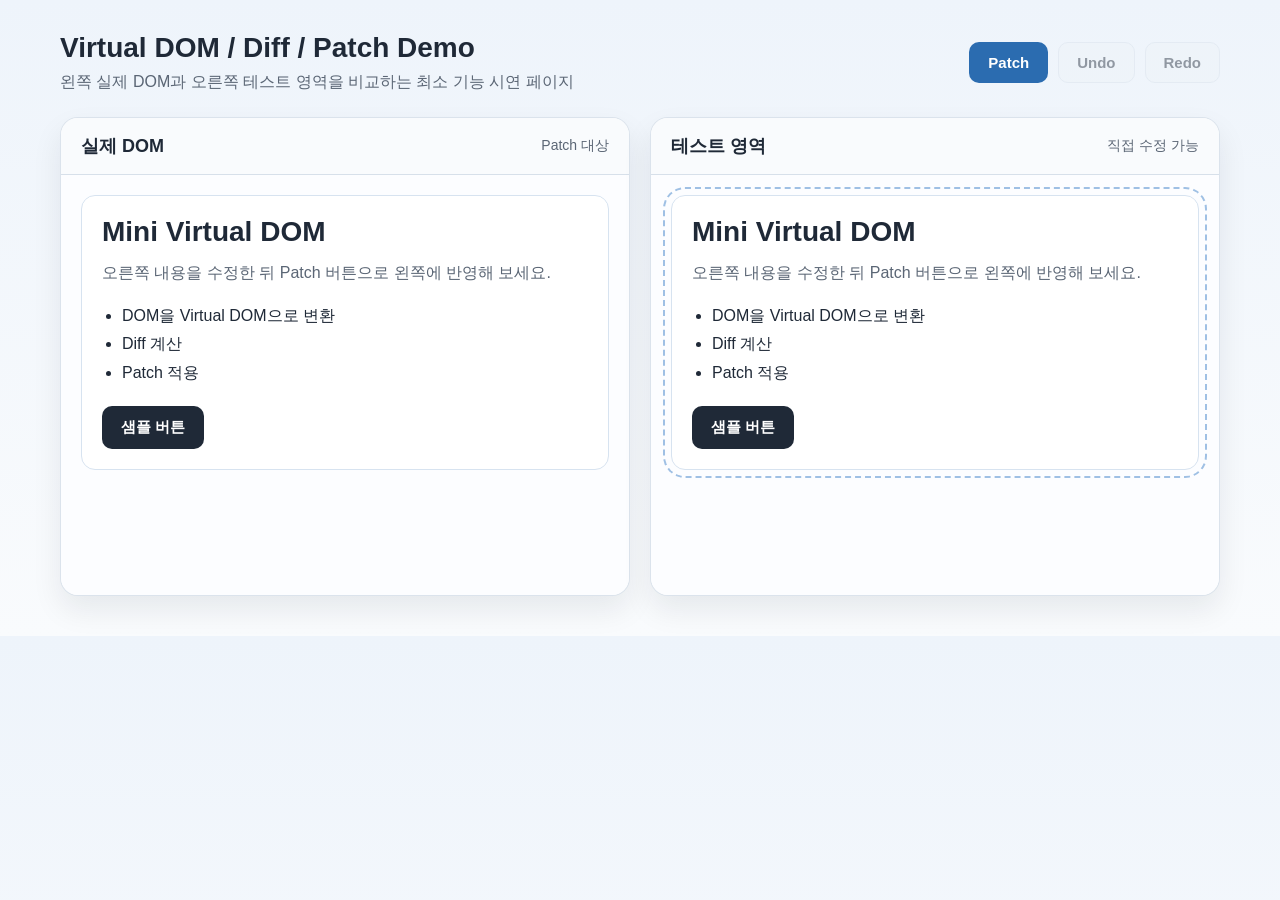
==== index.html @ 486181d7 "Implement vanilla virtual DOM demo" ====
<!DOCTYPE html>
<html lang="ko">
  <head>
    <meta charset="UTF-8" />
    <meta name="viewport" content="width=device-width, initial-scale=1.0" />
    <title>Vanilla Virtual DOM Demo</title>
    <link rel="stylesheet" href="./style.css" />
  </head>
  <body>
    <div class="page">
      <header class="top-bar">
        <div>
          <h1>Virtual DOM / Diff / Patch Demo</h1>
          <p>왼쪽 실제 DOM과 오른쪽 테스트 영역을 비교하는 최소 기능 시연 페이지</p>
        </div>
        <div class="button-group">
          <button id="patch-button" type="button">Patch</button>
          <button id="undo-button" type="button">Undo</button>
          <button id="redo-button" type="button">Redo</button>
        </div>
      </header>

      <main class="workspace">
        <section class="panel">
          <div class="panel-header">
            <h2>실제 DOM</h2>
            <span>Patch 대상</span>
          </div>
          <div id="actual-root" class="panel-body">
            <div class="demo-card" data-theme="light">
              <h1>Mini Virtual DOM</h1>
              <p class="description">오른쪽 내용을 수정한 뒤 Patch 버튼으로 왼쪽에 반영해 보세요.</p>
              <ul class="todo-list">
                <li data-id="1">DOM을 Virtual DOM으로 변환</li>
                <li data-id="2">Diff 계산</li>
                <li data-id="3">Patch 적용</li>
              </ul>
              <button class="sample-button" type="button">샘플 버튼</button>
            </div>
          </div>
        </section>

        <section class="panel">
          <div class="panel-header">
            <h2>테스트 영역</h2>
            <span>직접 수정 가능</span>
          </div>
          <div id="test-root" class="panel-body"></div>
        </section>
      </main>
    </div>

    <script type="module" src="./app.js"></script>
  </body>
</html>
---- style.css ----
:root {
  --bg: #f4f7fb;
  --panel: #ffffff;
  --line: #d7e0ea;
  --text: #1f2937;
  --subtext: #5b6675;
  --accent: #2b6cb0;
  --accent-dark: #1f4e85;
  --button-muted: #eef3f8;
  --shadow: 0 14px 30px rgba(15, 23, 42, 0.08);
}

* {
  box-sizing: border-box;
}

body {
  margin: 0;
  font-family: "Segoe UI", Tahoma, Geneva, Verdana, sans-serif;
  background: linear-gradient(180deg, #eef4fb 0%, #f9fbfd 100%);
  color: var(--text);
}

.page {
  max-width: 1200px;
  margin: 0 auto;
  padding: 32px 20px 40px;
}

.top-bar {
  display: flex;
  align-items: center;
  justify-content: space-between;
  gap: 20px;
  margin-bottom: 24px;
}

.top-bar h1 {
  margin: 0 0 8px;
  font-size: 28px;
}

.top-bar p {
  margin: 0;
  color: var(--subtext);
}

.button-group {
  display: flex;
  gap: 10px;
  flex-wrap: wrap;
}

button {
  border: 1px solid transparent;
  border-radius: 10px;
  padding: 11px 18px;
  font-size: 15px;
  font-weight: 600;
  cursor: pointer;
  transition: background-color 0.2s ease, border-color 0.2s ease, transform 0.2s ease;
}

#patch-button {
  background: var(--accent);
  color: #ffffff;
}

#patch-button:hover {
  background: var(--accent-dark);
}

#undo-button,
#redo-button {
  background: var(--button-muted);
  border-color: var(--line);
  color: var(--text);
}

#undo-button:hover,
#redo-button:hover {
  background: #e3ebf4;
}

button:disabled {
  opacity: 0.45;
  cursor: not-allowed;
  transform: none;
}

.workspace {
  display: grid;
  grid-template-columns: 1fr 1fr;
  gap: 20px;
}

.panel {
  background: var(--panel);
  border: 1px solid rgba(215, 224, 234, 0.9);
  border-radius: 18px;
  box-shadow: var(--shadow);
  overflow: hidden;
}

.panel-header {
  display: flex;
  align-items: center;
  justify-content: space-between;
  padding: 16px 20px;
  border-bottom: 1px solid var(--line);
  background: #f9fbfd;
}

.panel-header h2 {
  margin: 0;
  font-size: 18px;
}

.panel-header span {
  color: var(--subtext);
  font-size: 14px;
}

.panel-body {
  min-height: 420px;
  padding: 20px;
  background: #fcfdff;
}

.panel-body [contenteditable="true"] {
  outline: 2px dashed #9fc0e4;
  outline-offset: 6px;
}

.demo-card {
  padding: 20px;
  border: 1px solid #d7e3f0;
  border-radius: 14px;
  background: #ffffff;
}

.demo-card h1 {
  margin-top: 0;
  margin-bottom: 12px;
  font-size: 28px;
}

.description {
  margin-top: 0;
  margin-bottom: 16px;
  line-height: 1.6;
  color: var(--subtext);
}

.todo-list {
  margin: 0 0 18px;
  padding-left: 20px;
  line-height: 1.8;
}

.sample-button {
  background: #1f2937;
  color: #ffffff;
}

@media (max-width: 860px) {
  .top-bar {
    flex-direction: column;
    align-items: flex-start;
  }

  .workspace {
    grid-template-columns: 1fr;
  }
}
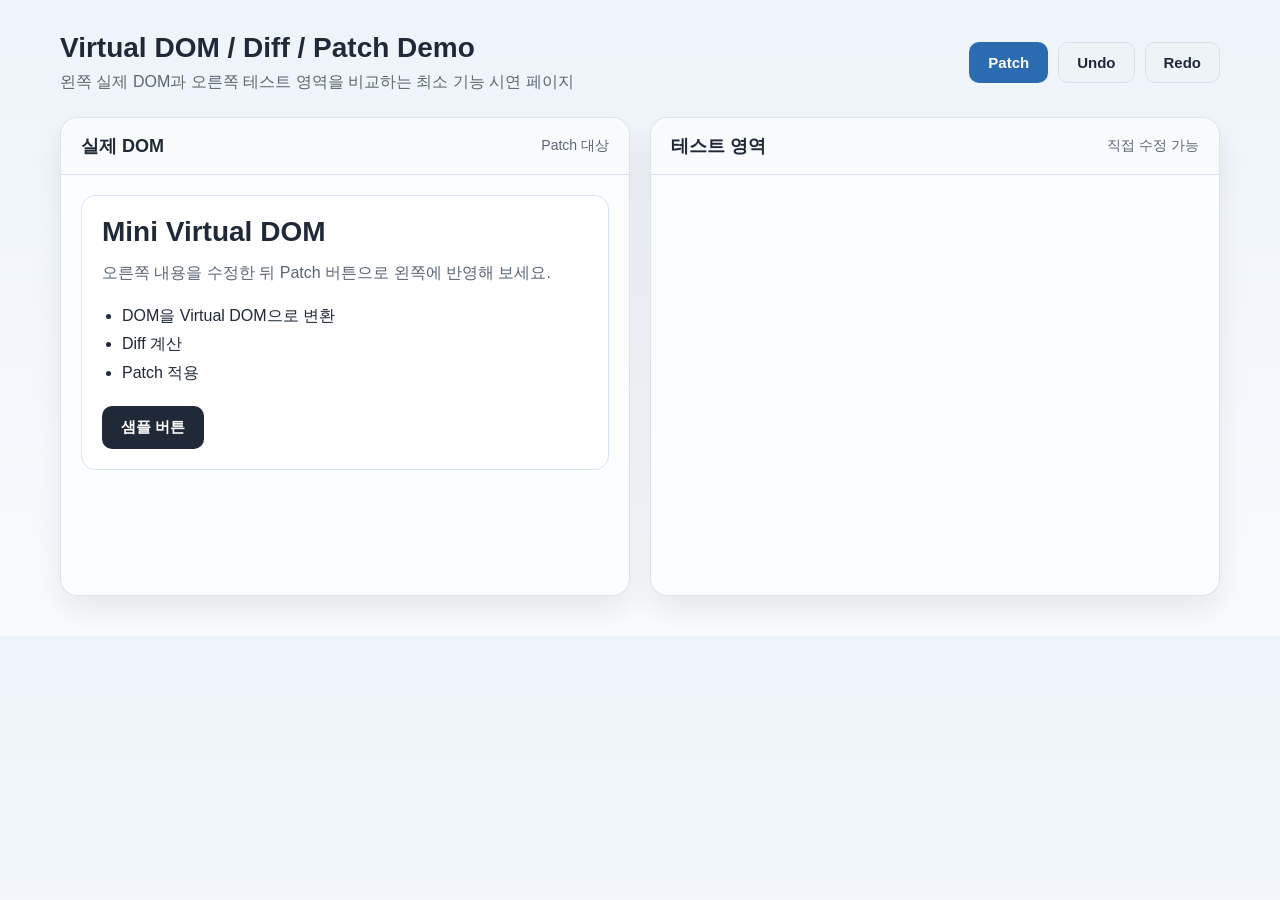
==== commit 68f5aabb: "Fix direct browser execution for demo" ====
--- a/index.html
+++ b/index.html
@@ -50,6 +50,9 @@
       </main>
     </div>
 
-    <script type="module" src="./app.js"></script>
+    <script defer src="./vdom.js"></script>
+    <script defer src="./diff.js"></script>
+    <script defer src="./history.js"></script>
+    <script defer src="./app.js"></script>
   </body>
 </html>
--- a/style.css
+++ b/style.css
@@ -132,6 +132,14 @@
   outline-offset: 6px;
 }
 
+#test-root [contenteditable="true"] * {
+  cursor: text;
+}
+
+#test-root [contenteditable="true"] button {
+  pointer-events: none;
+}
+
 .demo-card {
   padding: 20px;
   border: 1px solid #d7e3f0;
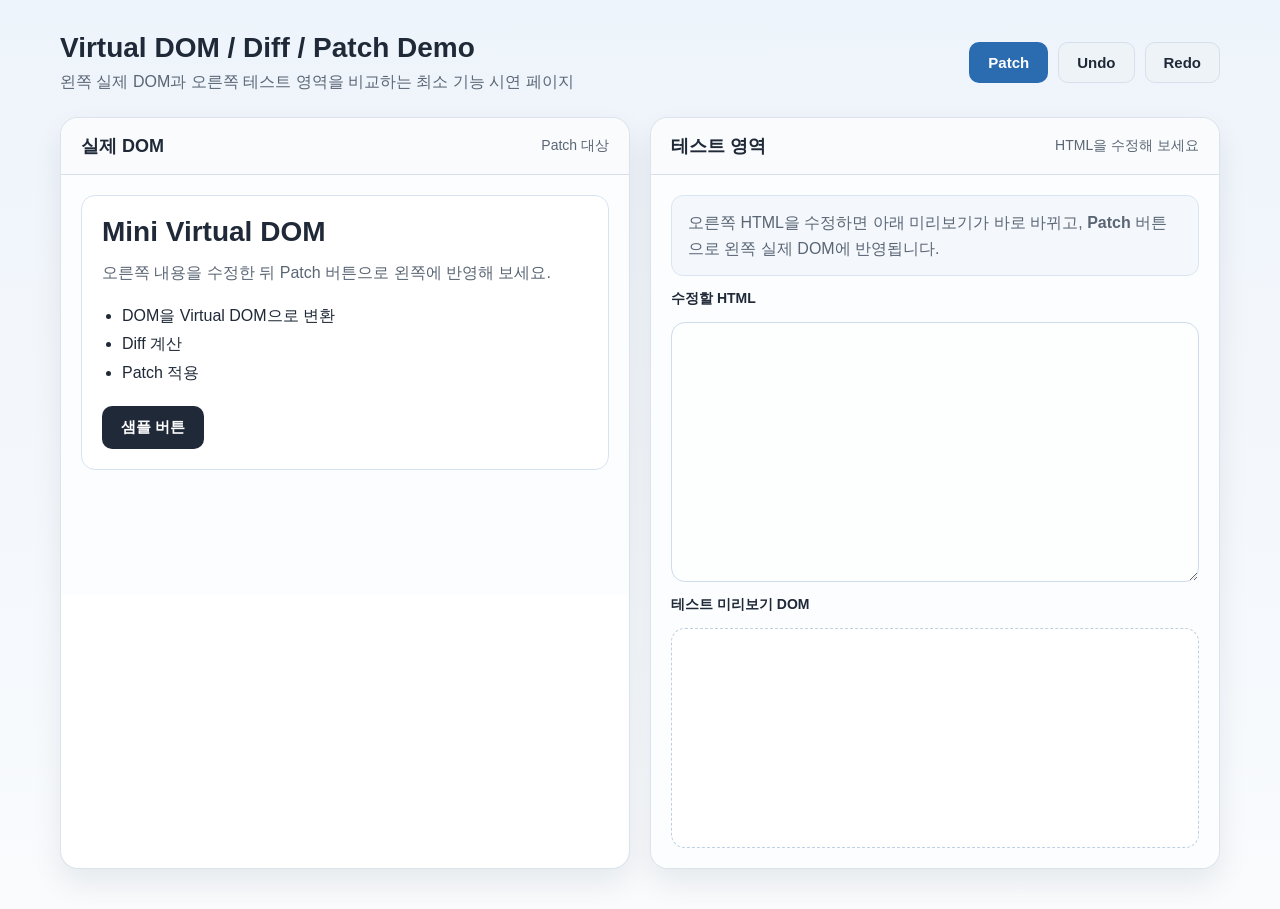
==== commit 4a0a6599: "Clarify and stabilize the test area UI" ====
--- a/index.html
+++ b/index.html
@@ -43,9 +43,17 @@
         <section class="panel">
           <div class="panel-header">
             <h2>테스트 영역</h2>
-            <span>직접 수정 가능</span>
+            <span id="preview-status">HTML을 수정해 보세요</span>
           </div>
-          <div id="test-root" class="panel-body"></div>
+          <div class="panel-body test-panel">
+            <div class="editor-guide">
+              오른쪽 HTML을 수정하면 아래 미리보기가 바로 바뀌고, <strong>Patch</strong> 버튼으로 왼쪽 실제 DOM에 반영됩니다.
+            </div>
+            <label class="editor-label" for="markup-editor">수정할 HTML</label>
+            <textarea id="markup-editor" class="markup-editor" spellcheck="false"></textarea>
+            <label class="editor-label" for="test-root">테스트 미리보기 DOM</label>
+            <div id="test-root" class="preview-root"></div>
+          </div>
         </section>
       </main>
     </div>
--- a/style.css
+++ b/style.css
@@ -127,17 +127,65 @@
   background: #fcfdff;
 }
 
-.panel-body [contenteditable="true"] {
-  outline: 2px dashed #9fc0e4;
-  outline-offset: 6px;
-}
-
-#test-root [contenteditable="true"] * {
-  cursor: text;
-}
-
-#test-root [contenteditable="true"] button {
-  pointer-events: none;
+.test-panel {
+  display: flex;
+  flex-direction: column;
+  gap: 14px;
+}
+
+.editor-guide {
+  padding: 14px 16px;
+  border: 1px solid #d9e5f2;
+  border-radius: 12px;
+  background: #f4f8fc;
+  color: var(--subtext);
+  line-height: 1.6;
+}
+
+.editor-label {
+  font-size: 14px;
+  font-weight: 700;
+  color: var(--text);
+}
+
+.markup-editor {
+  width: 100%;
+  min-height: 260px;
+  padding: 16px;
+  border: 1px solid #cfdceb;
+  border-radius: 14px;
+  font-family: "SFMono-Regular", Consolas, "Liberation Mono", Menlo, monospace;
+  font-size: 14px;
+  line-height: 1.6;
+  color: #15314f;
+  background: #fdfefe;
+  resize: vertical;
+}
+
+.markup-editor:focus {
+  outline: 2px solid #9fc0e4;
+  border-color: #9fc0e4;
+}
+
+.preview-root {
+  min-height: 220px;
+  padding: 20px;
+  border: 1px dashed #bfd0e3;
+  border-radius: 14px;
+  background: #ffffff;
+}
+
+.preview-placeholder {
+  color: var(--subtext);
+  line-height: 1.6;
+}
+
+.preview-error {
+  color: #9b1c1c;
+  background: #fff1f1;
+  border: 1px solid #efc1c1;
+  border-radius: 12px;
+  padding: 14px 16px;
 }
 
 .demo-card {
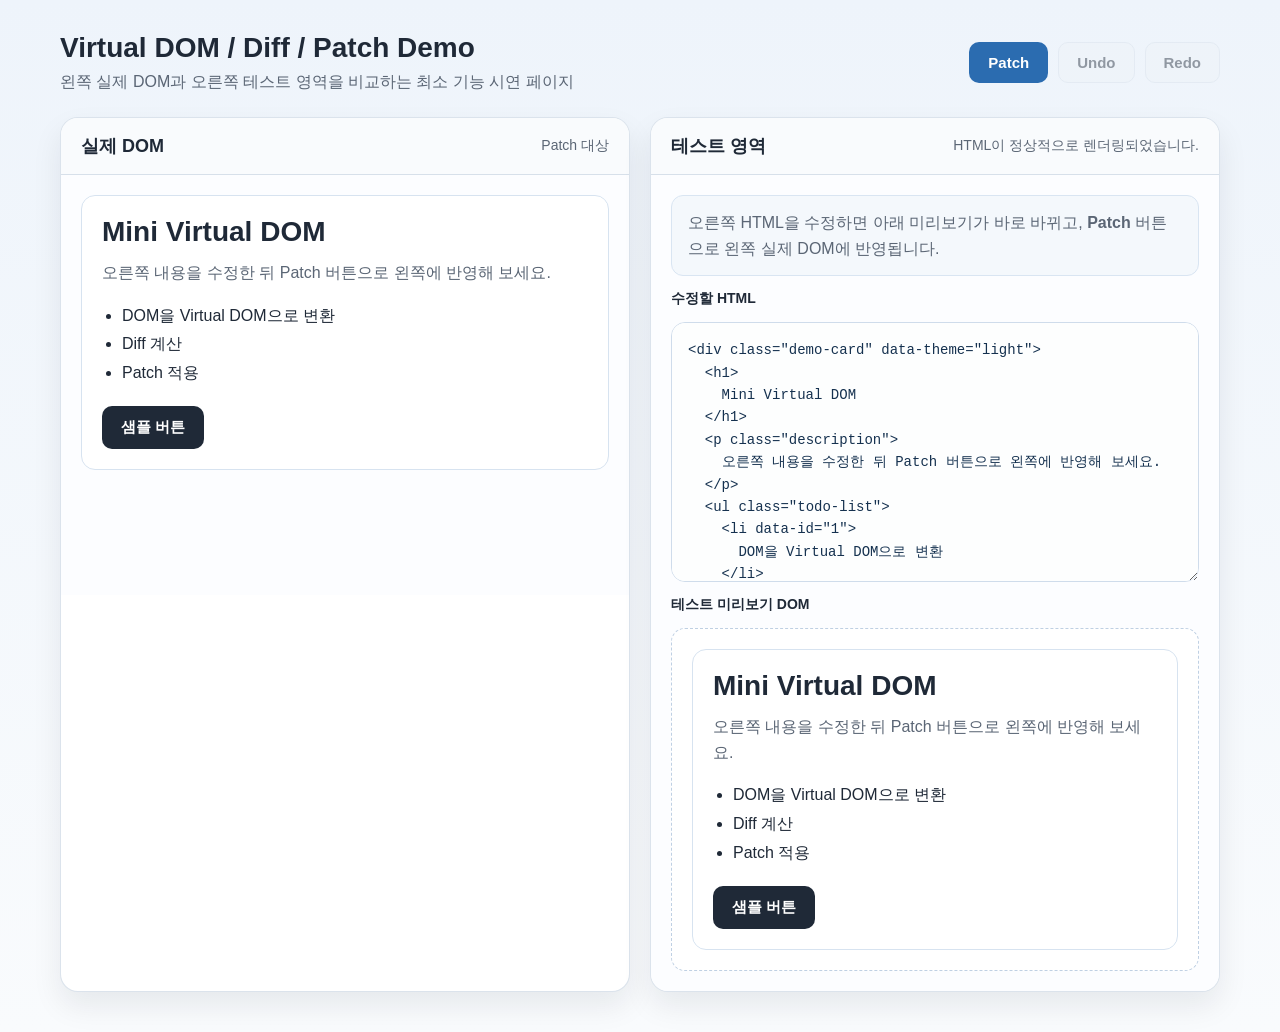
==== commit fc1f9d8e: "Make the demo visible and error-safe on load" ====
--- a/index.html
+++ b/index.html
@@ -50,9 +50,29 @@
               오른쪽 HTML을 수정하면 아래 미리보기가 바로 바뀌고, <strong>Patch</strong> 버튼으로 왼쪽 실제 DOM에 반영됩니다.
             </div>
             <label class="editor-label" for="markup-editor">수정할 HTML</label>
-            <textarea id="markup-editor" class="markup-editor" spellcheck="false"></textarea>
+            <textarea id="markup-editor" class="markup-editor" spellcheck="false"><div class="demo-card" data-theme="light">
+  <h1>Mini Virtual DOM</h1>
+  <p class="description">오른쪽 내용을 수정한 뒤 Patch 버튼으로 왼쪽에 반영해 보세요.</p>
+  <ul class="todo-list">
+    <li data-id="1">DOM을 Virtual DOM으로 변환</li>
+    <li data-id="2">Diff 계산</li>
+    <li data-id="3">Patch 적용</li>
+  </ul>
+  <button class="sample-button" type="button">샘플 버튼</button>
+</div></textarea>
             <label class="editor-label" for="test-root">테스트 미리보기 DOM</label>
-            <div id="test-root" class="preview-root"></div>
+            <div id="test-root" class="preview-root">
+              <div class="demo-card" data-theme="light">
+                <h1>Mini Virtual DOM</h1>
+                <p class="description">오른쪽 HTML 입력창을 수정하면 이 미리보기가 바뀝니다.</p>
+                <ul class="todo-list">
+                  <li data-id="1">제목이나 문장을 바꿔보세요</li>
+                  <li data-id="2">li를 추가하거나 삭제해보세요</li>
+                  <li data-id="3">Patch를 눌러 왼쪽과 비교하세요</li>
+                </ul>
+                <button class="sample-button" type="button">미리보기 버튼</button>
+              </div>
+            </div>
           </div>
         </section>
       </main>
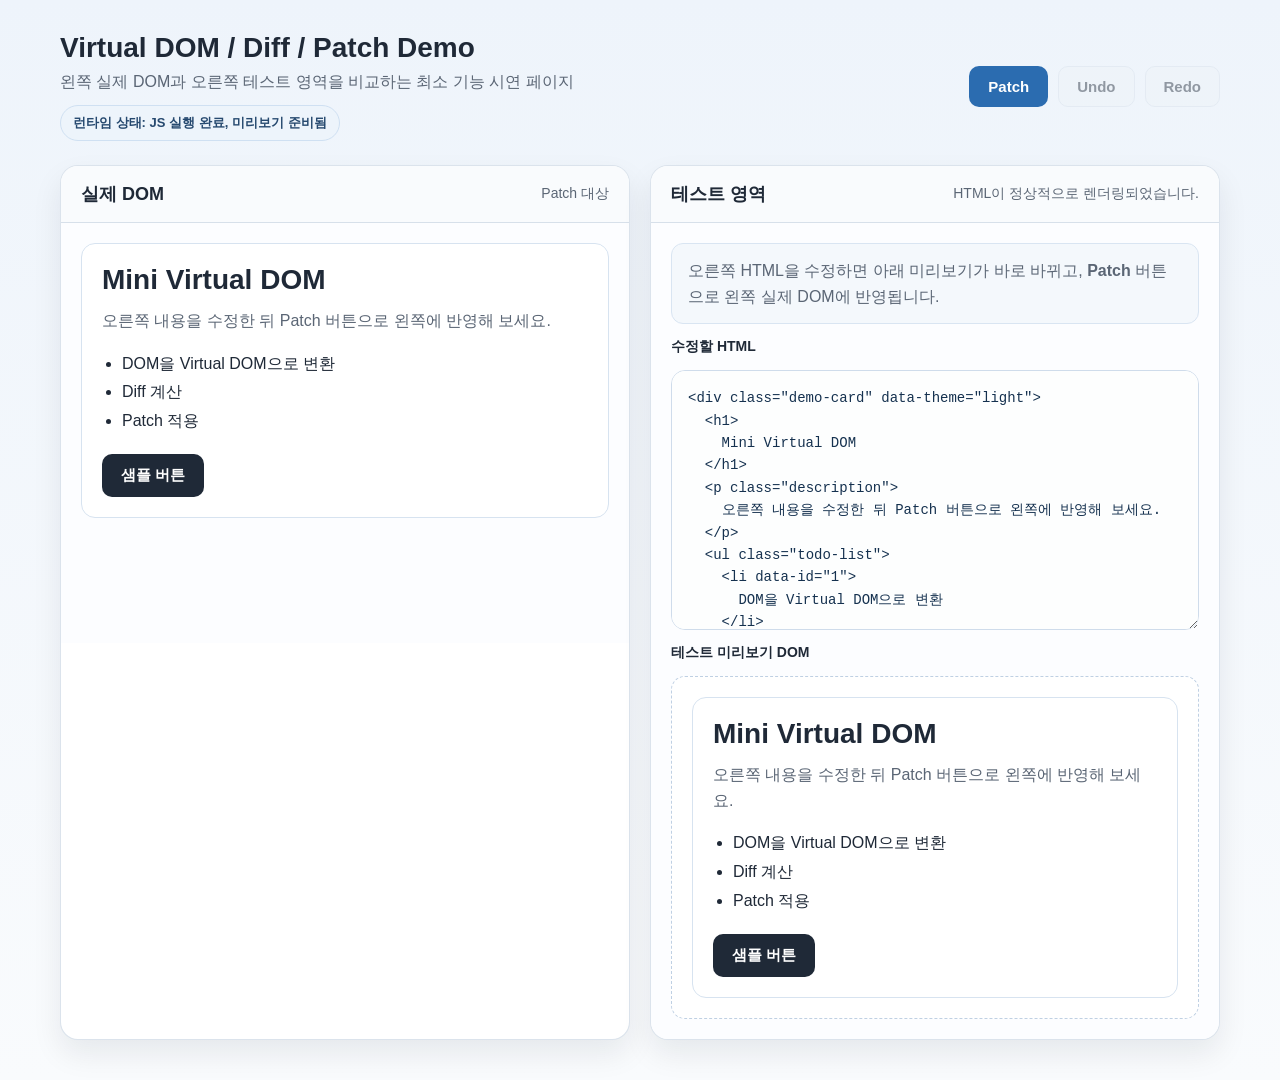
==== commit f4cbd02f: "Add visible runtime diagnostics" ====
--- a/index.html
+++ b/index.html
@@ -12,6 +12,7 @@
         <div>
           <h1>Virtual DOM / Diff / Patch Demo</h1>
           <p>왼쪽 실제 DOM과 오른쪽 테스트 영역을 비교하는 최소 기능 시연 페이지</p>
+          <div id="runtime-status" class="runtime-status">런타임 상태: HTML 로드 완료, JS 초기화 대기 중</div>
         </div>
         <div class="button-group">
           <button id="patch-button" type="button">Patch</button>
--- a/style.css
+++ b/style.css
@@ -45,6 +45,18 @@
   color: var(--subtext);
 }
 
+.runtime-status {
+  margin-top: 12px;
+  display: inline-block;
+  padding: 8px 12px;
+  border-radius: 999px;
+  background: #edf4fb;
+  border: 1px solid #cfe0f2;
+  color: #26496f;
+  font-size: 13px;
+  font-weight: 600;
+}
+
 .button-group {
   display: flex;
   gap: 10px;
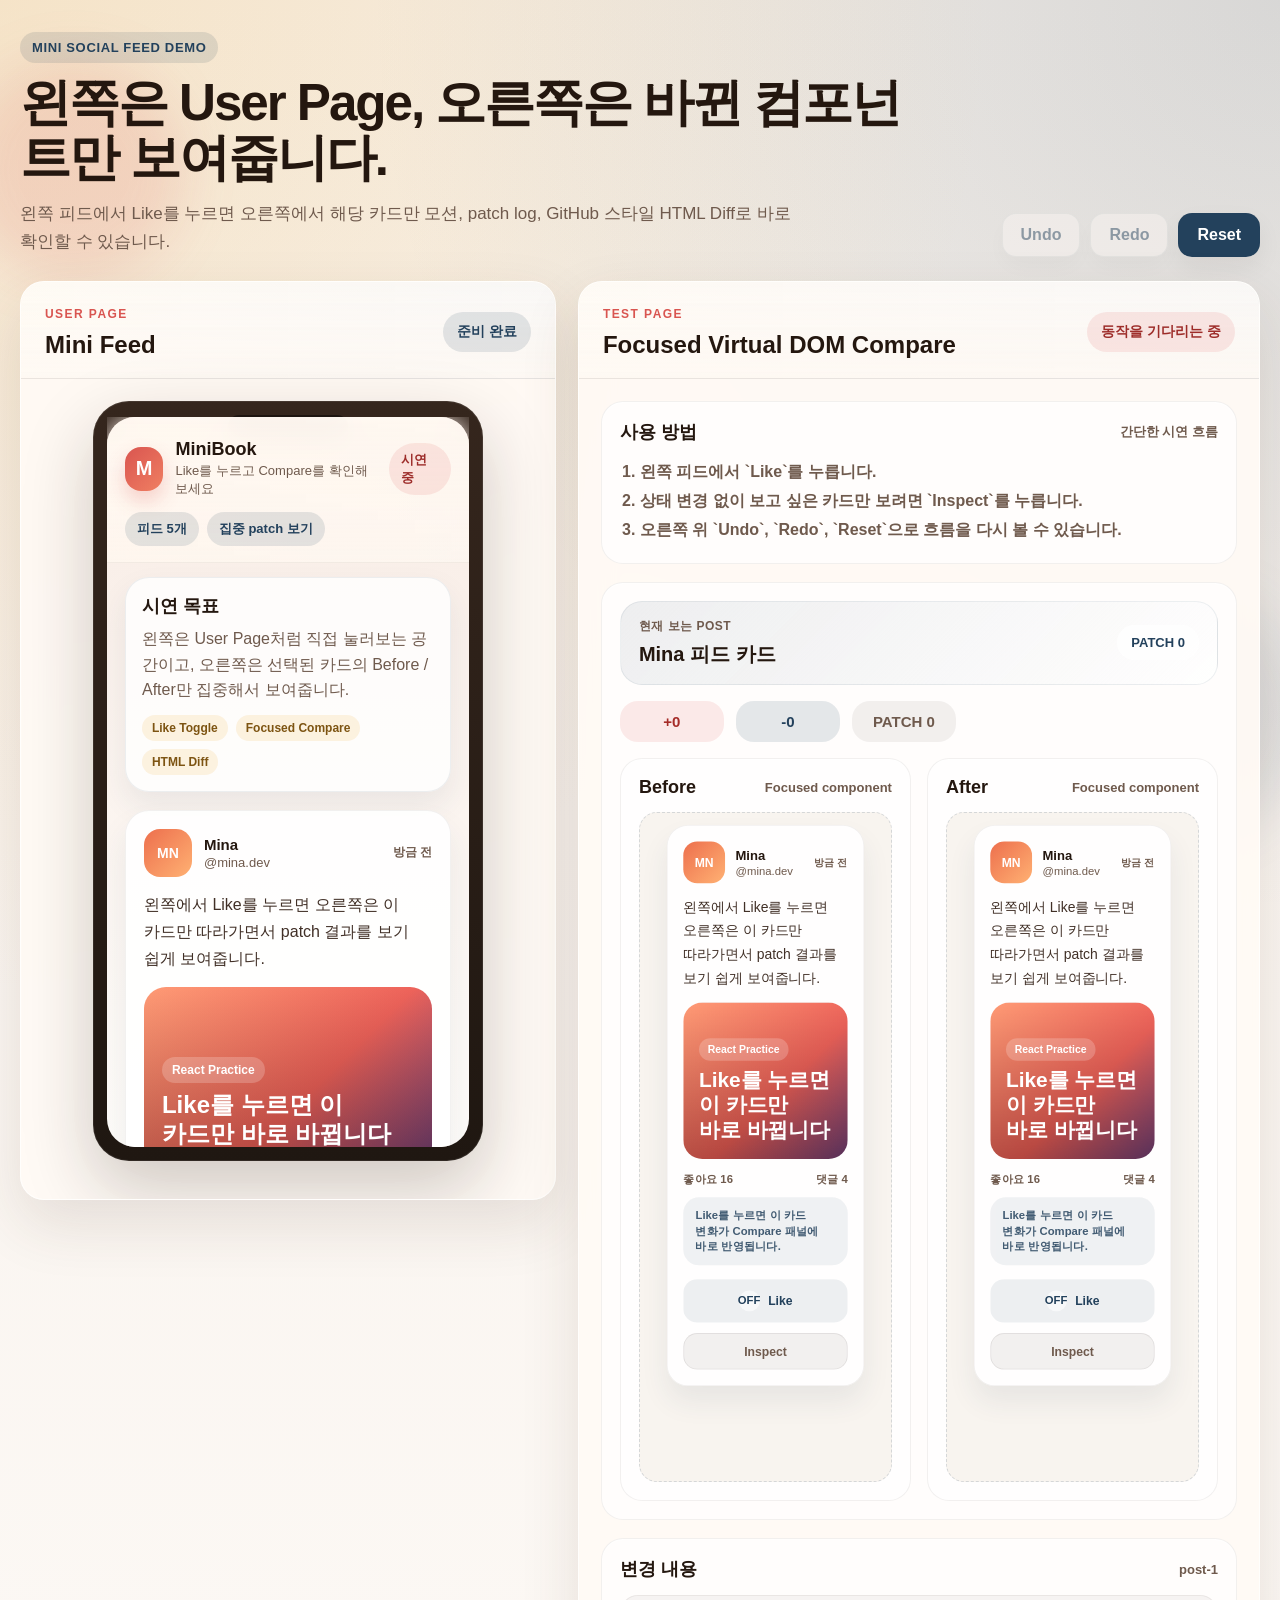
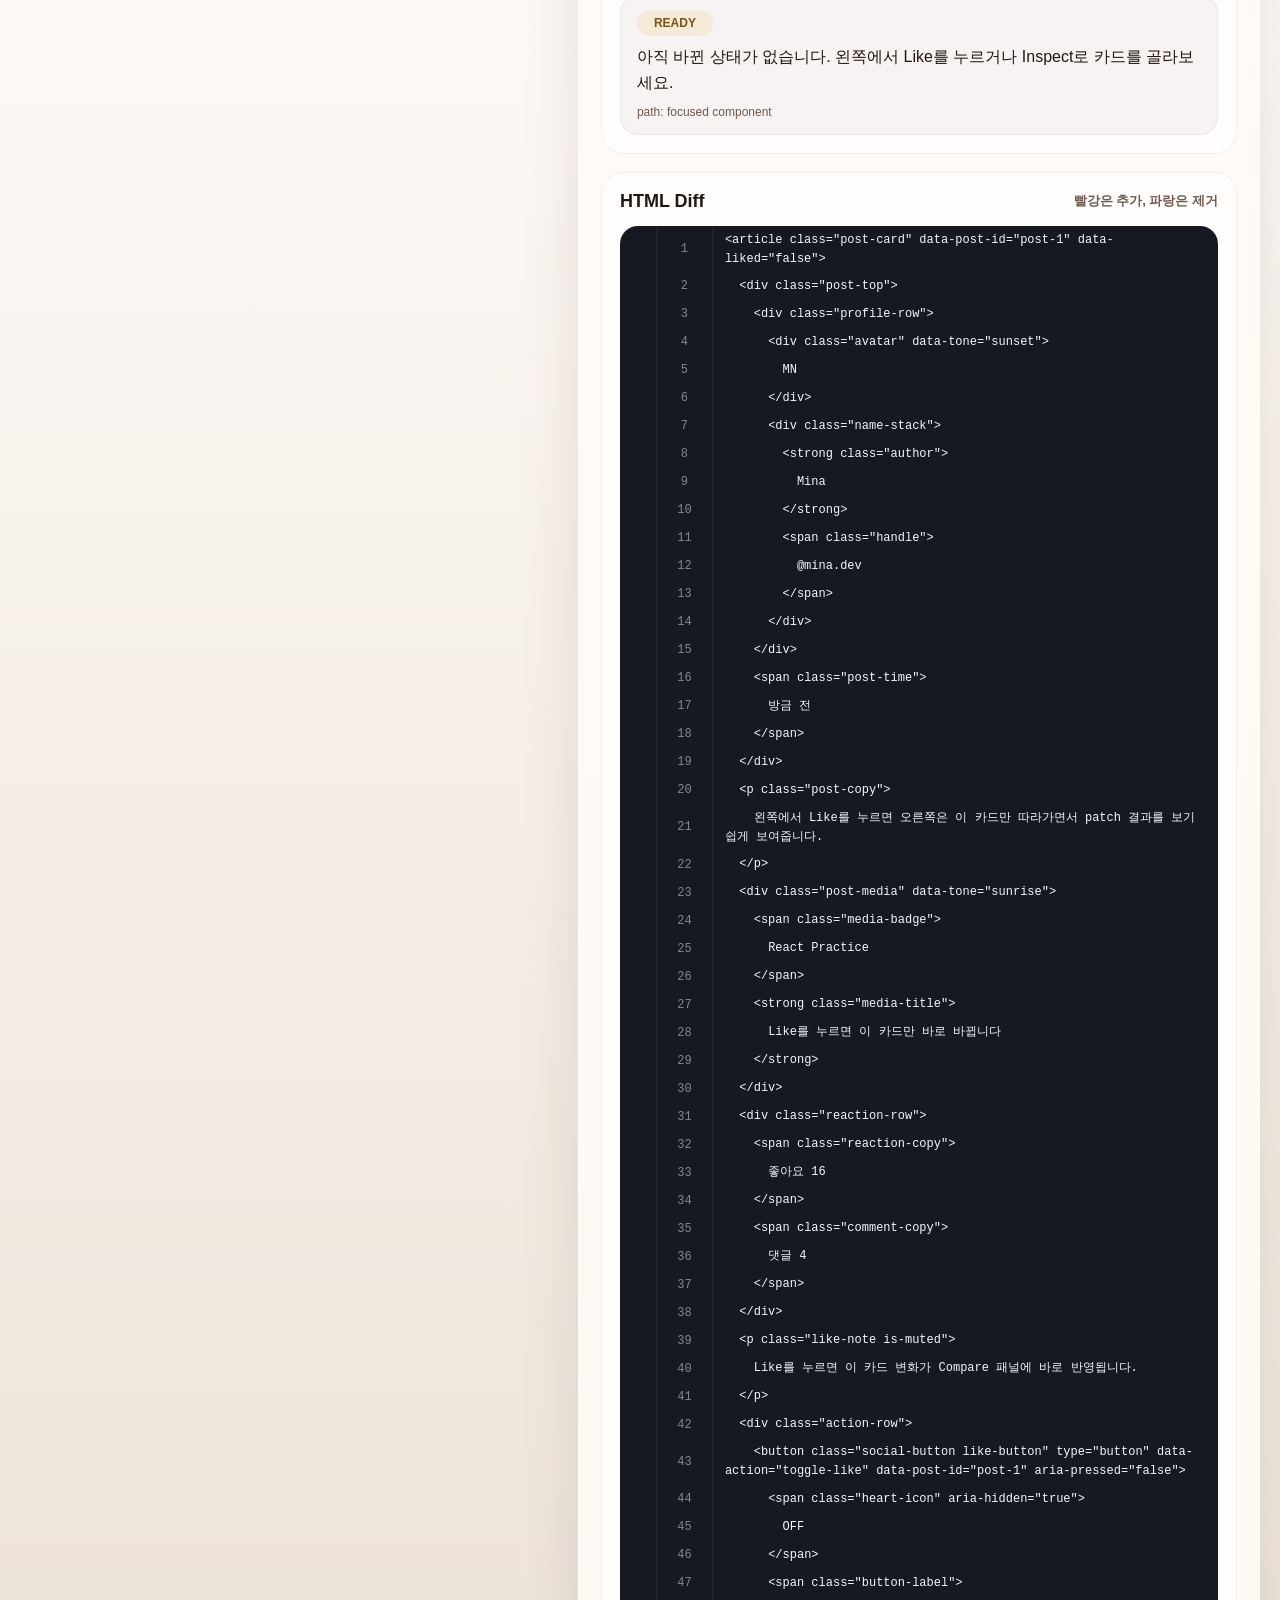
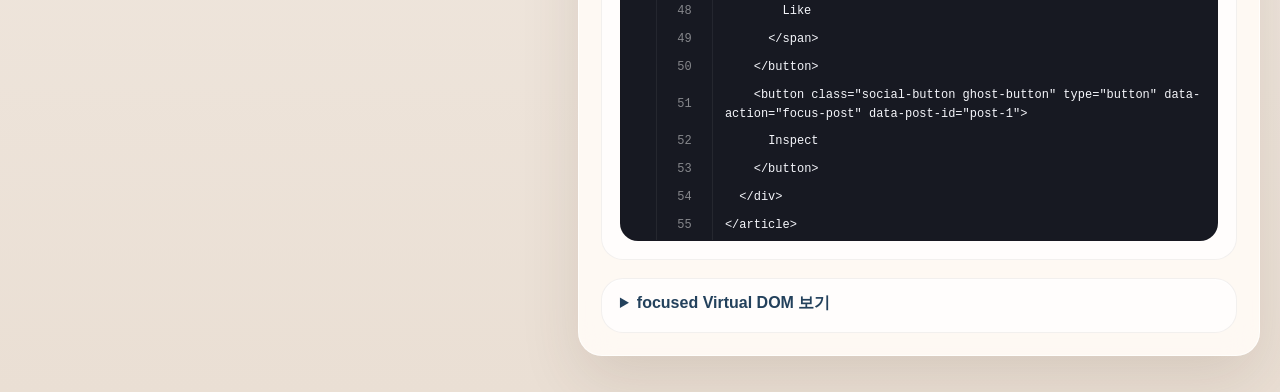
==== commit e6832c3b: "feat: improve like demo and localized UI" ====
--- a/index.html
+++ b/index.html
@@ -3,77 +3,138 @@
   <head>
     <meta charset="UTF-8" />
     <meta name="viewport" content="width=device-width, initial-scale=1.0" />
-    <title>Vanilla Virtual DOM Demo</title>
+    <title>Like Button Virtual DOM Lab</title>
     <link rel="stylesheet" href="./style.css" />
   </head>
   <body>
-    <div class="page">
-      <header class="top-bar">
-        <div>
-          <h1>Virtual DOM / Diff / Patch Demo</h1>
-          <p>왼쪽 실제 DOM과 오른쪽 테스트 영역을 비교하는 최소 기능 시연 페이지</p>
-          <div id="runtime-status" class="runtime-status">런타임 상태: HTML 로드 완료, JS 초기화 대기 중</div>
+    <div class="page-shell">
+      <header class="hero">
+        <div class="hero-copy">
+          <p class="eyebrow">Mini Social Feed Demo</p>
+          <h1>왼쪽은 User Page, 오른쪽은 바뀐 컴포넌트만 보여줍니다.</h1>
+          <p class="hero-text">
+            왼쪽 피드에서 Like를 누르면 오른쪽에서 해당 카드만 모션, patch log, GitHub 스타일
+            HTML Diff로 바로 확인할 수 있습니다.
+          </p>
         </div>
-        <div class="button-group">
-          <button id="patch-button" type="button">Patch</button>
+
+        <div class="hero-actions">
           <button id="undo-button" type="button">Undo</button>
           <button id="redo-button" type="button">Redo</button>
+          <button id="reset-button" type="button">Reset</button>
         </div>
       </header>
 
       <main class="workspace">
-        <section class="panel">
-          <div class="panel-header">
-            <h2>실제 DOM</h2>
-            <span>Patch 대상</span>
+        <section class="panel user-panel">
+          <div class="panel-head">
+            <div>
+              <span class="panel-kicker">User Page</span>
+              <h2>Mini Feed</h2>
+            </div>
+            <div id="feed-status" class="status-pill">준비 완료</div>
           </div>
-          <div id="actual-root" class="panel-body">
-            <div class="demo-card" data-theme="light">
-              <h1>Mini Virtual DOM</h1>
-              <p class="description">오른쪽 내용을 수정한 뒤 Patch 버튼으로 왼쪽에 반영해 보세요.</p>
-              <ul class="todo-list">
-                <li data-id="1">DOM을 Virtual DOM으로 변환</li>
-                <li data-id="2">Diff 계산</li>
-                <li data-id="3">Patch 적용</li>
-              </ul>
-              <button class="sample-button" type="button">샘플 버튼</button>
+
+          <div class="panel-body user-body">
+            <div class="phone-frame">
+              <div class="phone-notch"></div>
+              <div id="actual-root" class="feed-root"></div>
             </div>
           </div>
         </section>
 
-        <section class="panel">
-          <div class="panel-header">
-            <h2>테스트 영역</h2>
-            <span id="preview-status">HTML을 수정해 보세요</span>
+        <section class="panel test-panel">
+          <div class="panel-head">
+            <div>
+              <span class="panel-kicker">Test Page</span>
+              <h2>Focused Virtual DOM Compare</h2>
+            </div>
+            <div id="action-status" class="status-pill accent">동작을 기다리는 중</div>
           </div>
-          <div class="panel-body test-panel">
-            <div class="editor-guide">
-              오른쪽 HTML을 수정하면 아래 미리보기가 바로 바뀌고, <strong>Patch</strong> 버튼으로 왼쪽 실제 DOM에 반영됩니다.
-            </div>
-            <label class="editor-label" for="markup-editor">수정할 HTML</label>
-            <textarea id="markup-editor" class="markup-editor" spellcheck="false"><div class="demo-card" data-theme="light">
-  <h1>Mini Virtual DOM</h1>
-  <p class="description">오른쪽 내용을 수정한 뒤 Patch 버튼으로 왼쪽에 반영해 보세요.</p>
-  <ul class="todo-list">
-    <li data-id="1">DOM을 Virtual DOM으로 변환</li>
-    <li data-id="2">Diff 계산</li>
-    <li data-id="3">Patch 적용</li>
-  </ul>
-  <button class="sample-button" type="button">샘플 버튼</button>
-</div></textarea>
-            <label class="editor-label" for="test-root">테스트 미리보기 DOM</label>
-            <div id="test-root" class="preview-root">
-              <div class="demo-card" data-theme="light">
-                <h1>Mini Virtual DOM</h1>
-                <p class="description">오른쪽 HTML 입력창을 수정하면 이 미리보기가 바뀝니다.</p>
-                <ul class="todo-list">
-                  <li data-id="1">제목이나 문장을 바꿔보세요</li>
-                  <li data-id="2">li를 추가하거나 삭제해보세요</li>
-                  <li data-id="3">Patch를 눌러 왼쪽과 비교하세요</li>
-                </ul>
-                <button class="sample-button" type="button">미리보기 버튼</button>
+
+          <div class="panel-body test-body">
+            <section class="guide-card">
+              <div class="section-title-row">
+                <h3>사용 방법</h3>
+                <span>간단한 시연 흐름</span>
               </div>
-            </div>
+              <ol class="guide-list">
+                <li>왼쪽 피드에서 `Like`를 누릅니다.</li>
+                <li>상태 변경 없이 보고 싶은 카드만 보려면 `Inspect`를 누릅니다.</li>
+                <li>오른쪽 위 `Undo`, `Redo`, `Reset`으로 흐름을 다시 볼 수 있습니다.</li>
+              </ol>
+            </section>
+
+            <section class="focus-card">
+              <div class="insight-banner">
+                <div>
+                  <p class="insight-label">현재 보는 Post</p>
+                  <strong id="focus-title">Mina 피드 카드</strong>
+                </div>
+                <span id="patch-summary" class="patch-summary">PATCH 0</span>
+              </div>
+
+              <div class="diff-metrics">
+                <div id="add-count" class="metric add">+0</div>
+                <div id="remove-count" class="metric remove">-0</div>
+                <div id="patch-count" class="metric neutral">PATCH 0</div>
+              </div>
+
+              <div class="compare-grid">
+                <article id="before-preview-wrap" class="compare-card preview-stage">
+                  <div class="section-title-row">
+                    <h3>Before</h3>
+                    <span>Focused component</span>
+                  </div>
+                  <div id="before-preview" class="mini-preview"></div>
+                </article>
+
+                <article id="after-preview-wrap" class="compare-card preview-stage">
+                  <div class="section-title-row">
+                    <h3>After</h3>
+                    <span>Focused component</span>
+                  </div>
+                  <div id="after-preview" class="mini-preview"></div>
+                </article>
+              </div>
+            </section>
+
+            <section class="patch-log-wrap">
+              <div class="section-title-row">
+                <h3>변경 내용</h3>
+                <span id="focused-post-label">post-1</span>
+              </div>
+              <ul id="patch-log" class="patch-log"></ul>
+            </section>
+
+            <section class="code-diff-wrap">
+              <div class="section-title-row">
+                <h3>HTML Diff</h3>
+                <span>빨강은 추가, 파랑은 제거</span>
+              </div>
+              <div id="git-diff" class="git-diff"></div>
+            </section>
+
+            <details class="vdom-details">
+              <summary>focused Virtual DOM 보기</summary>
+              <div class="vdom-grid">
+                <article class="compare-card">
+                  <div class="section-title-row">
+                    <h3>Before VDOM</h3>
+                    <span>Snapshot</span>
+                  </div>
+                  <pre id="before-vdom" class="code-block"></pre>
+                </article>
+
+                <article class="compare-card">
+                  <div class="section-title-row">
+                    <h3>After VDOM</h3>
+                    <span>Snapshot</span>
+                  </div>
+                  <pre id="after-vdom" class="code-block"></pre>
+                </article>
+              </div>
+            </details>
           </div>
         </section>
       </main>
--- a/style.css
+++ b/style.css
@@ -1,63 +1,115 @@
 :root {
-  --bg: #f4f7fb;
-  --panel: #ffffff;
-  --line: #d7e0ea;
-  --text: #1f2937;
-  --subtext: #5b6675;
-  --accent: #2b6cb0;
-  --accent-dark: #1f4e85;
-  --button-muted: #eef3f8;
-  --shadow: 0 14px 30px rgba(15, 23, 42, 0.08);
+  --bg: #f6f0ea;
+  --bg-deep: #eadfd4;
+  --panel: rgba(255, 250, 245, 0.94);
+  --line: rgba(58, 45, 35, 0.1);
+  --text: #24170f;
+  --muted: #6f5a4d;
+  --navy: #23415c;
+  --navy-soft: rgba(35, 65, 92, 0.12);
+  --coral: #d95550;
+  --coral-soft: rgba(217, 85, 80, 0.12);
+  --gold: #f3be62;
+  --gold-soft: rgba(243, 190, 98, 0.18);
+  --shadow: 0 24px 60px rgba(74, 47, 29, 0.12);
+  --radius: 24px;
+  --mono: "Cascadia Code", "Consolas", "Courier New", monospace;
+  --sans: "Segoe UI Variable", "Malgun Gothic", sans-serif;
 }
 
 * {
   box-sizing: border-box;
 }
 
+html,
+body {
+  min-height: 100%;
+}
+
 body {
   margin: 0;
-  font-family: "Segoe UI", Tahoma, Geneva, Verdana, sans-serif;
-  background: linear-gradient(180deg, #eef4fb 0%, #f9fbfd 100%);
+  font-family: var(--sans);
   color: var(--text);
-}
-
-.page {
-  max-width: 1200px;
+  background:
+    radial-gradient(circle at top left, rgba(243, 190, 98, 0.25), transparent 26%),
+    radial-gradient(circle at top right, rgba(35, 65, 92, 0.14), transparent 24%),
+    linear-gradient(180deg, var(--bg) 0%, #fcf8f4 46%, var(--bg-deep) 100%);
+}
+
+body::before,
+body::after {
+  content: "";
+  position: fixed;
+  z-index: -1;
+  border-radius: 999px;
+  filter: blur(26px);
+}
+
+body::before {
+  top: 60px;
+  left: -36px;
+  width: 220px;
+  height: 220px;
+  background: rgba(217, 85, 80, 0.14);
+}
+
+body::after {
+  right: -24px;
+  bottom: 56px;
+  width: 260px;
+  height: 260px;
+  background: rgba(35, 65, 92, 0.1);
+}
+
+.page-shell {
+  max-width: 1480px;
   margin: 0 auto;
-  padding: 32px 20px 40px;
-}
-
-.top-bar {
-  display: flex;
-  align-items: center;
+  padding: 32px 20px 36px;
+}
+
+.hero {
+  display: flex;
+  align-items: flex-end;
   justify-content: space-between;
-  gap: 20px;
+  gap: 24px;
   margin-bottom: 24px;
 }
 
-.top-bar h1 {
-  margin: 0 0 8px;
-  font-size: 28px;
-}
-
-.top-bar p {
-  margin: 0;
-  color: var(--subtext);
-}
-
-.runtime-status {
-  margin-top: 12px;
-  display: inline-block;
+.hero-copy {
+  max-width: 920px;
+}
+
+.eyebrow {
+  display: inline-flex;
+  align-items: center;
+  gap: 8px;
+  margin: 0 0 12px;
   padding: 8px 12px;
   border-radius: 999px;
-  background: #edf4fb;
-  border: 1px solid #cfe0f2;
-  color: #26496f;
+  background: var(--navy-soft);
+  color: var(--navy);
   font-size: 13px;
-  font-weight: 600;
-}
-
-.button-group {
+  font-weight: 700;
+  letter-spacing: 0.05em;
+  text-transform: uppercase;
+}
+
+.hero h1 {
+  margin: 0;
+  font-size: clamp(30px, 4vw, 52px);
+  line-height: 1.08;
+  letter-spacing: -0.04em;
+}
+
+.hero-text {
+  margin: 14px 0 0;
+  max-width: 780px;
+  color: var(--muted);
+  font-size: 17px;
+  line-height: 1.7;
+}
+
+.hero-actions {
   display: flex;
   gap: 10px;
   flex-wrap: wrap;
@@ -65,179 +117,954 @@
 
 button {
   border: 1px solid transparent;
-  border-radius: 10px;
-  padding: 11px 18px;
-  font-size: 15px;
-  font-weight: 600;
+  border-radius: 14px;
+  padding: 12px 18px;
+  font: inherit;
+  font-weight: 800;
   cursor: pointer;
-  transition: background-color 0.2s ease, border-color 0.2s ease, transform 0.2s ease;
-}
-
-#patch-button {
-  background: var(--accent);
-  color: #ffffff;
-}
-
-#patch-button:hover {
-  background: var(--accent-dark);
+  transition:
+    transform 0.18s ease,
+    box-shadow 0.18s ease,
+    opacity 0.18s ease,
+    background-color 0.18s ease,
+    color 0.18s ease,
+    border-color 0.18s ease;
+}
+
+button:hover {
+  transform: translateY(-1px);
+}
+
+button:disabled {
+  cursor: not-allowed;
+  opacity: 0.45;
+  transform: none;
+  box-shadow: none;
 }
 
 #undo-button,
-#redo-button {
-  background: var(--button-muted);
-  border-color: var(--line);
-  color: var(--text);
-}
-
-#undo-button:hover,
-#redo-button:hover {
-  background: #e3ebf4;
-}
-
-button:disabled {
-  opacity: 0.45;
-  cursor: not-allowed;
-  transform: none;
+#redo-button,
+#reset-button {
+  background: rgba(255, 250, 245, 0.9);
+  color: var(--navy);
+  border-color: rgba(35, 65, 92, 0.12);
+  box-shadow: 0 10px 24px rgba(36, 23, 15, 0.06);
+}
+
+#reset-button {
+  background: var(--navy);
+  color: #fff;
 }
 
 .workspace {
   display: grid;
-  grid-template-columns: 1fr 1fr;
-  gap: 20px;
+  grid-template-columns: minmax(340px, 0.88fr) minmax(460px, 1.12fr);
+  gap: 22px;
+  align-items: start;
 }
 
 .panel {
+  overflow: hidden;
+  border: 1px solid rgba(255, 255, 255, 0.7);
+  border-radius: var(--radius);
   background: var(--panel);
-  border: 1px solid rgba(215, 224, 234, 0.9);
+  box-shadow: var(--shadow);
+  backdrop-filter: blur(16px);
+}
+
+.panel-head {
+  display: flex;
+  align-items: center;
+  justify-content: space-between;
+  gap: 18px;
+  padding: 22px 24px 18px;
+  border-bottom: 1px solid var(--line);
+  background:
+    linear-gradient(180deg, rgba(255, 255, 255, 0.54), rgba(255, 250, 245, 0.84)),
+    linear-gradient(90deg, rgba(243, 190, 98, 0.08), rgba(35, 65, 92, 0.06));
+}
+
+.panel-kicker {
+  display: inline-block;
+  margin-bottom: 10px;
+  color: var(--coral);
+  font-size: 12px;
+  font-weight: 800;
+  letter-spacing: 0.12em;
+  text-transform: uppercase;
+}
+
+.panel-head h2 {
+  margin: 0;
+  font-size: 24px;
+  line-height: 1.2;
+}
+
+.panel-body {
+  padding: 22px;
+}
+
+.status-pill {
+  display: inline-flex;
+  align-items: center;
+  justify-content: center;
+  min-height: 40px;
+  padding: 8px 14px;
+  border-radius: 999px;
+  background: var(--navy-soft);
+  color: var(--navy);
+  font-size: 14px;
+  font-weight: 700;
+  text-align: center;
+}
+
+.status-pill.accent {
+  background: var(--coral-soft);
+  color: #9d2c29;
+}
+
+.user-body {
+  display: flex;
+  justify-content: center;
+  min-height: 820px;
+}
+
+.phone-frame {
+  position: relative;
+  width: min(100%, 390px);
+  height: 760px;
+  padding: 16px 14px 14px;
+  border-radius: 36px;
+  background: linear-gradient(180deg, #35261d 0%, #1f1711 100%);
+  box-shadow:
+    inset 0 0 0 1px rgba(255, 255, 255, 0.08),
+    0 28px 70px rgba(36, 23, 15, 0.22);
+}
+
+.phone-notch {
+  position: absolute;
+  top: 14px;
+  left: 50%;
+  width: 120px;
+  height: 22px;
+  transform: translateX(-50%);
+  border-radius: 999px;
+  background: rgba(0, 0, 0, 0.45);
+}
+
+.feed-root {
+  height: 100%;
+  overflow: hidden;
+  border-radius: 28px;
+  background: linear-gradient(180deg, #f8ece5 0%, #fefcf9 100%);
+}
+
+.feed-shell {
+  display: flex;
+  flex-direction: column;
+  height: 100%;
+}
+
+.feed-appbar {
+  position: sticky;
+  top: 0;
+  z-index: 2;
+  display: flex;
+  flex-direction: column;
+  gap: 14px;
+  padding: 22px 18px 16px;
+  background:
+    linear-gradient(180deg, rgba(255, 248, 241, 0.97), rgba(255, 248, 241, 0.84)),
+    linear-gradient(90deg, rgba(243, 190, 98, 0.08), rgba(35, 65, 92, 0.04));
+  border-bottom: 1px solid rgba(36, 23, 15, 0.06);
+  backdrop-filter: blur(12px);
+}
+
+.feed-brand {
+  display: flex;
+  align-items: center;
+  justify-content: space-between;
+  gap: 12px;
+}
+
+.brand-group {
+  display: flex;
+  align-items: center;
+  gap: 12px;
+}
+
+.brand-mark {
+  width: 44px;
+  height: 44px;
+  border-radius: 16px;
+  display: inline-flex;
+  align-items: center;
+  justify-content: center;
+  background: linear-gradient(135deg, var(--coral), #f07f62);
+  color: #fff;
+  font-size: 20px;
+  font-weight: 800;
+  box-shadow: 0 10px 20px rgba(217, 85, 80, 0.24);
+}
+
+.brand-copy {
+  display: flex;
+  flex-direction: column;
+  gap: 2px;
+}
+
+.brand-name {
+  font-size: 18px;
+  font-weight: 800;
+}
+
+.brand-sub {
+  color: var(--muted);
+  font-size: 13px;
+}
+
+.counter-chip-row {
+  display: flex;
+  gap: 8px;
+  flex-wrap: wrap;
+}
+
+.mini-chip {
+  padding: 8px 12px;
+  border-radius: 999px;
+  background: var(--navy-soft);
+  color: var(--navy);
+  font-size: 13px;
+  font-weight: 700;
+}
+
+.mini-chip.warm {
+  background: var(--coral-soft);
+  color: #9d2c29;
+}
+
+.composer-card {
+  margin: 14px 18px 0;
+  padding: 16px;
+  border-radius: 24px;
+  background: rgba(255, 255, 255, 0.78);
+  border: 1px solid rgba(35, 65, 92, 0.08);
+  box-shadow: 0 14px 30px rgba(35, 65, 92, 0.08);
+}
+
+.composer-title {
+  margin: 0 0 8px;
+  font-size: 18px;
+}
+
+.composer-copy {
+  margin: 0 0 12px;
+  color: var(--muted);
+  line-height: 1.6;
+}
+
+.composer-tags {
+  display: flex;
+  gap: 8px;
+  flex-wrap: wrap;
+}
+
+.composer-tag {
+  padding: 6px 10px;
+  border-radius: 999px;
+  background: var(--gold-soft);
+  color: #7d5412;
+  font-size: 12px;
+  font-weight: 700;
+}
+
+.feed-scroll {
+  flex: 1;
+  overflow-y: auto;
+  padding: 18px;
+}
+
+.feed-scroll::-webkit-scrollbar {
+  width: 10px;
+}
+
+.feed-scroll::-webkit-scrollbar-thumb {
+  border-radius: 999px;
+  background: rgba(35, 65, 92, 0.18);
+}
+
+.post-card {
+  margin-bottom: 16px;
+  padding: 18px;
+  border-radius: 24px;
+  background: rgba(255, 255, 255, 0.9);
+  border: 1px solid rgba(36, 23, 15, 0.06);
+  box-shadow: 0 18px 32px rgba(35, 65, 92, 0.08);
+  overflow: hidden;
+  transition:
+    transform 0.22s ease,
+    box-shadow 0.22s ease,
+    border-color 0.22s ease;
+}
+
+.post-card:last-child {
+  margin-bottom: 0;
+}
+
+.post-card[data-liked="true"] {
+  border-color: rgba(217, 85, 80, 0.2);
+  box-shadow: 0 22px 36px rgba(217, 85, 80, 0.14);
+}
+
+.post-top {
+  display: flex;
+  align-items: center;
+  justify-content: space-between;
+  gap: 12px;
+}
+
+.profile-row {
+  display: flex;
+  align-items: center;
+  gap: 12px;
+}
+
+.avatar {
+  width: 48px;
+  height: 48px;
+  border-radius: 16px;
+  display: inline-flex;
+  align-items: center;
+  justify-content: center;
+  color: #fff;
+  font-size: 14px;
+  font-weight: 800;
+}
+
+.avatar[data-tone="sunset"] {
+  background: linear-gradient(135deg, #ed6f4d, #ffb173);
+}
+
+.avatar[data-tone="ocean"] {
+  background: linear-gradient(135deg, #24567c, #53a7cb);
+}
+
+.avatar[data-tone="forest"] {
+  background: linear-gradient(135deg, #447152, #7eb66a);
+}
+
+.avatar[data-tone="berry"] {
+  background: linear-gradient(135deg, #8a3d71, #cb6880);
+}
+
+.avatar[data-tone="night"] {
+  background: linear-gradient(135deg, #2b2b48, #5767a2);
+}
+
+.name-stack {
+  display: flex;
+  flex-direction: column;
+  gap: 2px;
+}
+
+.author {
+  font-size: 15px;
+  font-weight: 800;
+}
+
+.handle {
+  color: var(--muted);
+  font-size: 13px;
+}
+
+.post-time {
+  color: var(--muted);
+  font-size: 12px;
+  font-weight: 700;
+}
+
+.post-copy {
+  margin: 14px 0;
+  color: #413027;
+  line-height: 1.7;
+  word-break: keep-all;
+  overflow-wrap: anywhere;
+}
+
+.post-media {
+  display: grid;
+  align-content: end;
+  gap: 8px;
+  min-height: 180px;
+  padding: 18px;
+  border-radius: 22px;
+  color: #fff;
+  overflow: hidden;
+}
+
+.post-media[data-tone="sunrise"] {
+  background:
+    linear-gradient(180deg, rgba(255, 255, 255, 0.04), rgba(0, 0, 0, 0.24)),
+    linear-gradient(135deg, #ff9770 0%, #ed5d54 58%, #723f76 100%);
+}
+
+.post-media[data-tone="sea"] {
+  background:
+    linear-gradient(180deg, rgba(255, 255, 255, 0.04), rgba(0, 0, 0, 0.26)),
+    linear-gradient(135deg, #3a6fa4 0%, #3bb1d6 48%, #b0e4f1 100%);
+}
+
+.post-media[data-tone="studio"] {
+  background:
+    linear-gradient(180deg, rgba(255, 255, 255, 0.03), rgba(0, 0, 0, 0.22)),
+    linear-gradient(135deg, #58495f 0%, #886d94 52%, #d7a9a1 100%);
+}
+
+.post-media[data-tone="city"] {
+  background:
+    linear-gradient(180deg, rgba(255, 255, 255, 0.04), rgba(0, 0, 0, 0.22)),
+    linear-gradient(135deg, #1f3555 0%, #376e89 55%, #f1b066 100%);
+}
+
+.post-media[data-tone="mint"] {
+  background:
+    linear-gradient(180deg, rgba(255, 255, 255, 0.04), rgba(0, 0, 0, 0.22)),
+    linear-gradient(135deg, #387b6d 0%, #4fc49a 50%, #c9efdb 100%);
+}
+
+.media-badge {
+  display: inline-flex;
+  width: fit-content;
+  padding: 6px 10px;
+  border-radius: 999px;
+  background: rgba(255, 255, 255, 0.2);
+  font-size: 12px;
+  font-weight: 700;
+}
+
+.media-title {
+  font-size: 24px;
+  line-height: 1.2;
+  word-break: keep-all;
+  overflow-wrap: anywhere;
+}
+
+.reaction-row,
+.action-row {
+  display: flex;
+  align-items: center;
+  justify-content: space-between;
+  gap: 12px;
+}
+
+.reaction-row {
+  margin-top: 14px;
+  color: var(--muted);
+  font-size: 13px;
+  font-weight: 700;
+  flex-wrap: wrap;
+}
+
+.like-note {
+  margin: 12px 0 0;
+  padding: 12px 14px;
   border-radius: 18px;
-  box-shadow: var(--shadow);
-  overflow: hidden;
-}
-
-.panel-header {
+  background: rgba(217, 85, 80, 0.1);
+  color: #992f2b;
+  font-size: 13px;
+  font-weight: 700;
+  word-break: keep-all;
+  overflow-wrap: anywhere;
+  transition:
+    transform 0.22s ease,
+    opacity 0.22s ease,
+    background-color 0.22s ease,
+    color 0.22s ease;
+}
+
+.like-note.is-muted {
+  background: rgba(35, 65, 92, 0.08);
+  color: var(--navy);
+  opacity: 0.86;
+}
+
+.action-row {
+  margin-top: 16px;
+  flex-wrap: wrap;
+}
+
+.social-button {
+  display: inline-flex;
+  align-items: center;
+  justify-content: center;
+  flex: 1 1 140px;
+  gap: 10px;
+  min-width: 132px;
+  padding: 12px 16px;
+  border-radius: 16px;
+  font-size: 14px;
+  font-weight: 800;
+}
+
+.like-button {
+  background: rgba(35, 65, 92, 0.08);
+  color: var(--navy);
+}
+
+.like-button.is-active {
+  background: rgba(217, 85, 80, 0.14);
+  color: #a52d29;
+  box-shadow: 0 12px 26px rgba(217, 85, 80, 0.16);
+}
+
+.ghost-button {
+  background: rgba(36, 23, 15, 0.06);
+  color: var(--muted);
+  border-color: rgba(36, 23, 15, 0.08);
+}
+
+.heart-icon {
+  display: inline-flex;
+  align-items: center;
+  justify-content: center;
+  width: 24px;
+  height: 24px;
+  border-radius: 999px;
+  background: rgba(255, 255, 255, 0.6);
+  font-size: 13px;
+  line-height: 1;
+}
+
+.like-button.is-active .heart-icon {
+  background: rgba(255, 255, 255, 0.8);
+}
+
+.button-label {
+  white-space: nowrap;
+  overflow-wrap: anywhere;
+}
+
+.test-body {
+  display: flex;
+  flex-direction: column;
+  gap: 18px;
+  min-height: 820px;
+}
+
+.guide-card,
+.focus-card,
+.patch-log-wrap,
+.code-diff-wrap,
+.compare-card,
+.vdom-details {
+  padding: 18px;
+  border-radius: 22px;
+  background: rgba(255, 255, 255, 0.76);
+  border: 1px solid rgba(36, 23, 15, 0.06);
+  box-shadow: inset 0 1px 0 rgba(255, 255, 255, 0.5);
+}
+
+.guide-list {
+  margin: 0;
+  padding-left: 20px;
+  color: var(--muted);
+  line-height: 1.8;
+  font-weight: 600;
+}
+
+.focus-card {
+  display: flex;
+  flex-direction: column;
+  gap: 16px;
+}
+
+.insight-banner {
   display: flex;
   align-items: center;
   justify-content: space-between;
-  padding: 16px 20px;
-  border-bottom: 1px solid var(--line);
-  background: #f9fbfd;
-}
-
-.panel-header h2 {
+  gap: 16px;
+  padding: 16px 18px;
+  border-radius: 22px;
+  background:
+    linear-gradient(135deg, rgba(35, 65, 92, 0.08), rgba(255, 255, 255, 0.7));
+  border: 1px solid rgba(35, 65, 92, 0.08);
+}
+
+.insight-label {
+  margin: 0 0 6px;
+  color: var(--muted);
+  font-size: 12px;
+  font-weight: 700;
+  letter-spacing: 0.04em;
+  text-transform: uppercase;
+}
+
+#focus-title {
+  font-size: 20px;
+}
+
+.patch-summary {
+  display: inline-flex;
+  align-items: center;
+  justify-content: center;
+  padding: 10px 14px;
+  border-radius: 999px;
+  background: rgba(255, 255, 255, 0.84);
+  color: var(--navy);
+  font-size: 13px;
+  font-weight: 800;
+}
+
+.diff-metrics {
+  display: flex;
+  gap: 12px;
+  flex-wrap: wrap;
+}
+
+.metric {
+  min-width: 104px;
+  padding: 12px 16px;
+  border-radius: 18px;
+  font-size: 15px;
+  font-weight: 800;
+  text-align: center;
+}
+
+.metric.add {
+  background: var(--coral-soft);
+  color: #a52d29;
+}
+
+.metric.remove {
+  background: var(--navy-soft);
+  color: var(--navy);
+}
+
+.metric.neutral {
+  background: rgba(36, 23, 15, 0.06);
+  color: var(--muted);
+}
+
+.compare-grid {
+  display: grid;
+  grid-template-columns: repeat(2, minmax(0, 1fr));
+  gap: 16px;
+}
+
+.section-title-row {
+  display: flex;
+  align-items: center;
+  justify-content: space-between;
+  gap: 12px;
+  margin-bottom: 14px;
+}
+
+.section-title-row h3 {
   margin: 0;
   font-size: 18px;
 }
 
-.panel-header span {
-  color: var(--subtext);
-  font-size: 14px;
-}
-
-.panel-body {
-  min-height: 420px;
-  padding: 20px;
-  background: #fcfdff;
-}
-
-.test-panel {
-  display: flex;
-  flex-direction: column;
-  gap: 14px;
-}
-
-.editor-guide {
+.section-title-row span {
+  color: var(--muted);
+  font-size: 13px;
+  font-weight: 700;
+}
+
+.preview-stage {
+  transition:
+    transform 0.25s ease,
+    box-shadow 0.25s ease,
+    border-color 0.25s ease;
+}
+
+.preview-stage.flash {
+  border-color: rgba(217, 85, 80, 0.2);
+  box-shadow:
+    inset 0 1px 0 rgba(255, 255, 255, 0.5),
+    0 18px 36px rgba(217, 85, 80, 0.12);
+  animation: previewFlash 0.85s ease;
+}
+
+.mini-preview {
+  min-height: 260px;
+  padding: 12px;
+  border-radius: 18px;
+  background: rgba(246, 240, 234, 0.74);
+  border: 1px dashed rgba(35, 65, 92, 0.16);
+  overflow: hidden;
+}
+
+.mini-preview .post-card {
+  margin: 0;
+  transform: scale(0.87);
+  transform-origin: top center;
+}
+
+.mini-preview .social-button {
+  pointer-events: none;
+}
+
+#after-preview-wrap.flash .like-button.is-active {
+  animation: likePulse 0.78s ease;
+}
+
+#after-preview-wrap.flash .like-note:not(.is-muted) {
+  animation: noteSlide 0.7s ease;
+}
+
+.patch-log {
+  list-style: none;
+  margin: 0;
+  padding: 0;
+  display: grid;
+  gap: 10px;
+}
+
+.patch-item {
   padding: 14px 16px;
-  border: 1px solid #d9e5f2;
-  border-radius: 12px;
-  background: #f4f8fc;
-  color: var(--subtext);
+  border-radius: 18px;
+  background: rgba(36, 23, 15, 0.04);
+  border: 1px solid rgba(36, 23, 15, 0.06);
+}
+
+.patch-tag {
+  display: inline-flex;
+  align-items: center;
+  justify-content: center;
+  min-width: 76px;
+  margin-bottom: 8px;
+  padding: 6px 10px;
+  border-radius: 999px;
+  font-size: 12px;
+  font-weight: 800;
+}
+
+.patch-tag.add {
+  background: var(--coral-soft);
+  color: #a52d29;
+}
+
+.patch-tag.remove {
+  background: var(--navy-soft);
+  color: var(--navy);
+}
+
+.patch-tag.replace,
+.patch-tag.text,
+.patch-tag.props,
+.patch-tag.ready {
+  background: var(--gold-soft);
+  color: #7d5412;
+}
+
+.patch-item p {
+  margin: 0 0 6px;
   line-height: 1.6;
 }
 
-.editor-label {
-  font-size: 14px;
-  font-weight: 700;
-  color: var(--text);
-}
-
-.markup-editor {
-  width: 100%;
+.patch-item small {
+  color: var(--muted);
+  font-size: 12px;
+}
+
+.git-diff {
+  overflow: hidden;
+  border-radius: 18px;
+  border: 1px solid rgba(36, 23, 15, 0.08);
+  background: #171922;
+}
+
+.diff-line {
+  display: grid;
+  grid-template-columns: 36px 56px minmax(0, 1fr);
+  align-items: stretch;
+  min-height: 28px;
+  font-family: var(--mono);
+  font-size: 12px;
+  line-height: 1.6;
+}
+
+.diff-sign,
+.diff-number {
+  display: inline-flex;
+  align-items: center;
+  justify-content: center;
+  border-right: 1px solid rgba(255, 255, 255, 0.06);
+}
+
+.diff-sign {
+  font-weight: 800;
+}
+
+.diff-number {
+  color: rgba(255, 255, 255, 0.48);
+}
+
+.diff-code {
+  margin: 0;
+  padding: 4px 12px;
+  white-space: pre-wrap;
+  word-break: break-word;
+  color: #f5f6fb;
+}
+
+.diff-line.context {
+  background: #171922;
+}
+
+.diff-line.context .diff-sign {
+  color: rgba(255, 255, 255, 0.18);
+}
+
+.diff-line.add {
+  background: rgba(217, 85, 80, 0.15);
+}
+
+.diff-line.add .diff-sign,
+.diff-line.add .diff-number {
+  color: #f6b3b0;
+}
+
+.diff-line.remove {
+  background: rgba(35, 65, 92, 0.22);
+}
+
+.diff-line.remove .diff-sign,
+.diff-line.remove .diff-number {
+  color: #a8c7df;
+}
+
+.vdom-details {
+  padding-top: 14px;
+}
+
+.vdom-details summary {
+  cursor: pointer;
+  font-weight: 800;
+  color: var(--navy);
+}
+
+.vdom-grid {
+  display: grid;
+  grid-template-columns: repeat(2, minmax(0, 1fr));
+  gap: 16px;
+  margin-top: 14px;
+}
+
+.code-block {
+  margin: 0;
   min-height: 260px;
+  max-height: 360px;
+  overflow: auto;
   padding: 16px;
-  border: 1px solid #cfdceb;
-  border-radius: 14px;
-  font-family: "SFMono-Regular", Consolas, "Liberation Mono", Menlo, monospace;
-  font-size: 14px;
+  border-radius: 18px;
+  background: #1d2028;
+  color: #f6f7fb;
+  font-family: var(--mono);
+  font-size: 12px;
   line-height: 1.6;
-  color: #15314f;
-  background: #fdfefe;
-  resize: vertical;
-}
-
-.markup-editor:focus {
-  outline: 2px solid #9fc0e4;
-  border-color: #9fc0e4;
-}
-
-.preview-root {
-  min-height: 220px;
-  padding: 20px;
-  border: 1px dashed #bfd0e3;
-  border-radius: 14px;
-  background: #ffffff;
-}
-
-.preview-placeholder {
-  color: var(--subtext);
-  line-height: 1.6;
-}
-
-.preview-error {
-  color: #9b1c1c;
-  background: #fff1f1;
-  border: 1px solid #efc1c1;
-  border-radius: 12px;
-  padding: 14px 16px;
-}
-
-.demo-card {
-  padding: 20px;
-  border: 1px solid #d7e3f0;
-  border-radius: 14px;
-  background: #ffffff;
-}
-
-.demo-card h1 {
-  margin-top: 0;
-  margin-bottom: 12px;
-  font-size: 28px;
-}
-
-.description {
-  margin-top: 0;
-  margin-bottom: 16px;
-  line-height: 1.6;
-  color: var(--subtext);
-}
-
-.todo-list {
-  margin: 0 0 18px;
-  padding-left: 20px;
-  line-height: 1.8;
-}
-
-.sample-button {
-  background: #1f2937;
-  color: #ffffff;
-}
-
-@media (max-width: 860px) {
-  .top-bar {
+}
+
+@keyframes previewFlash {
+  0% {
+    transform: scale(1);
+  }
+
+  40% {
+    transform: scale(1.015);
+  }
+
+  100% {
+    transform: scale(1);
+  }
+}
+
+@keyframes likePulse {
+  0% {
+    transform: scale(1);
+  }
+
+  35% {
+    transform: scale(1.08);
+  }
+
+  65% {
+    transform: scale(0.98);
+  }
+
+  100% {
+    transform: scale(1);
+  }
+}
+
+@keyframes noteSlide {
+  0% {
+    opacity: 0;
+    transform: translateY(8px);
+  }
+
+  100% {
+    opacity: 1;
+    transform: translateY(0);
+  }
+}
+
+@media (max-width: 1220px) {
+  .workspace {
+    grid-template-columns: 1fr;
+  }
+
+  .user-body,
+  .test-body {
+    min-height: auto;
+  }
+}
+
+@media (max-width: 920px) {
+  .hero {
     flex-direction: column;
     align-items: flex-start;
   }
 
-  .workspace {
+  .compare-grid,
+  .vdom-grid {
     grid-template-columns: 1fr;
   }
-}
+
+  .insight-banner {
+    flex-direction: column;
+    align-items: flex-start;
+  }
+}
+
+@media (max-width: 540px) {
+  .page-shell {
+    padding-inline: 14px;
+  }
+
+  .panel-head {
+    padding: 18px 18px 16px;
+    flex-direction: column;
+    align-items: flex-start;
+  }
+
+  .panel-body {
+    padding: 16px;
+  }
+
+  .phone-frame {
+    height: 700px;
+    padding-inline: 12px;
+  }
+
+  .action-row,
+  .reaction-row,
+  .feed-brand {
+    flex-direction: column;
+    align-items: flex-start;
+  }
+
+  .social-button {
+    width: 100%;
+  }
+}
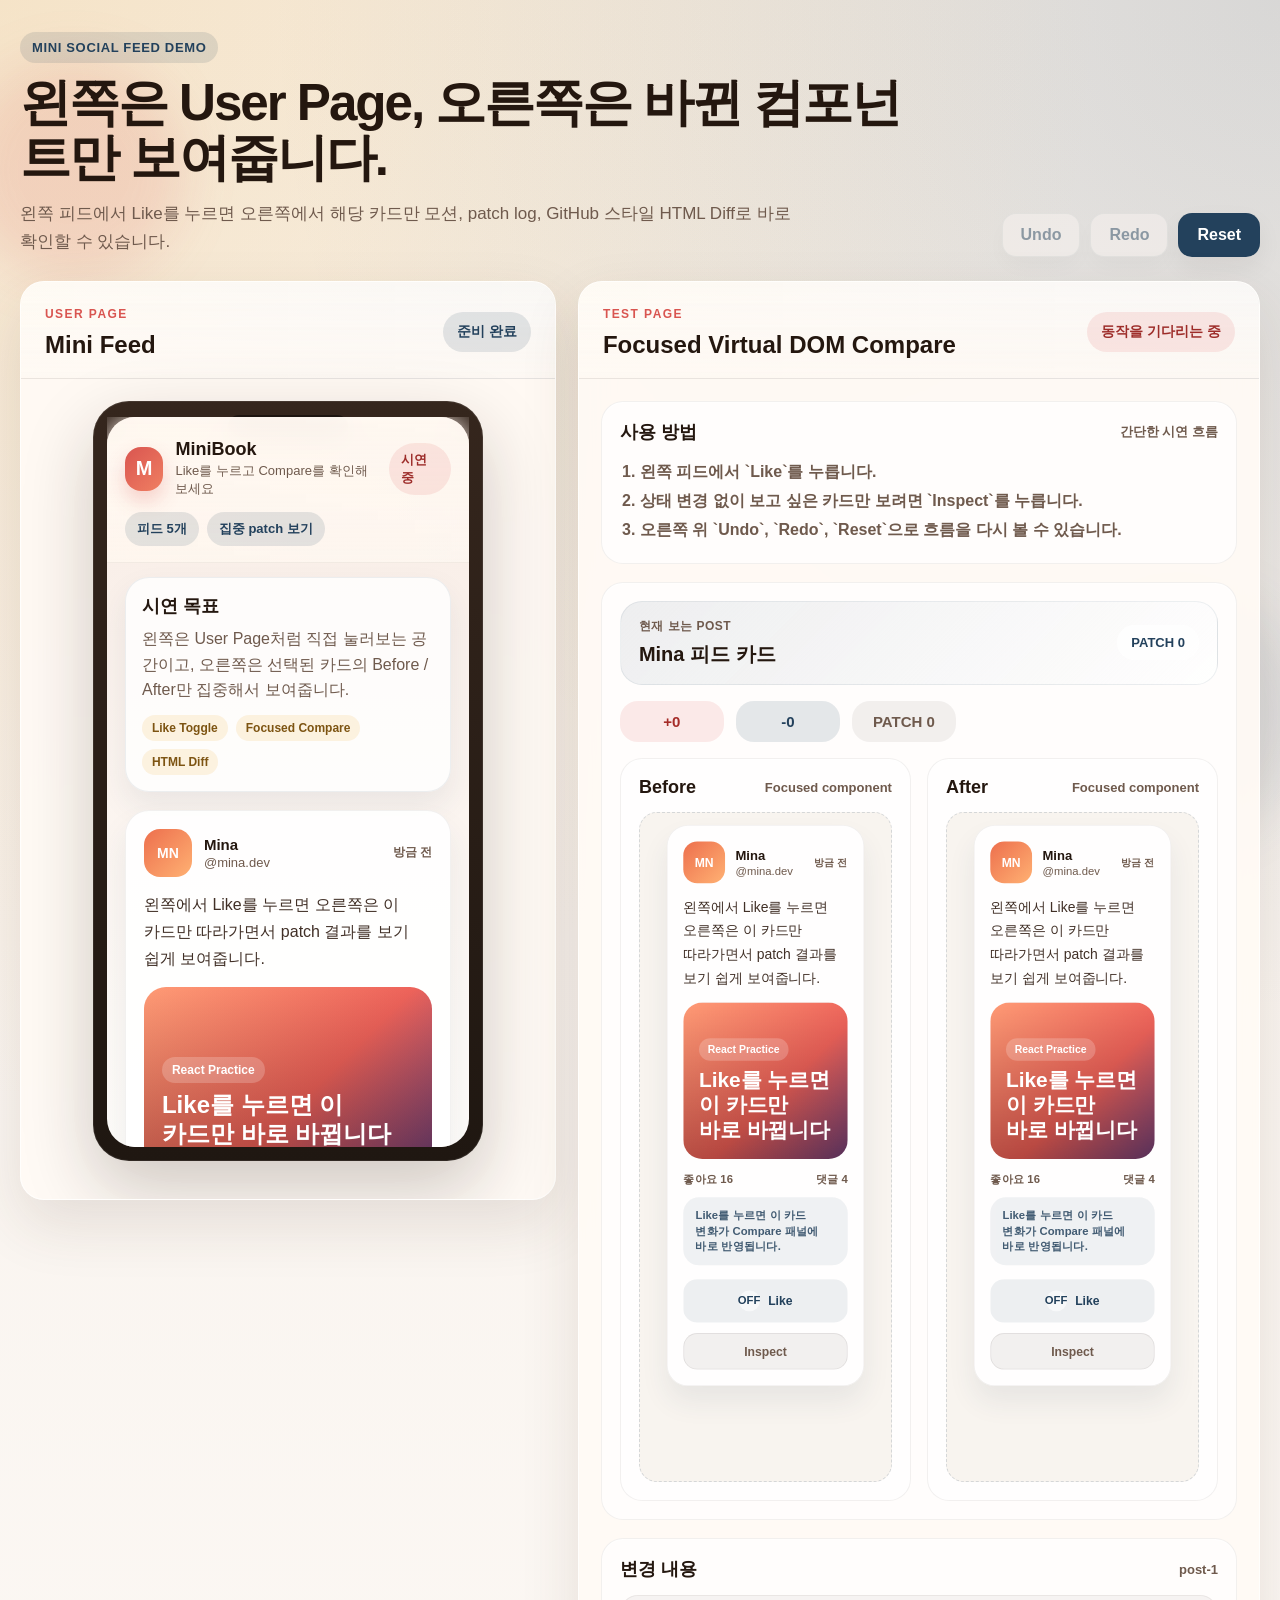
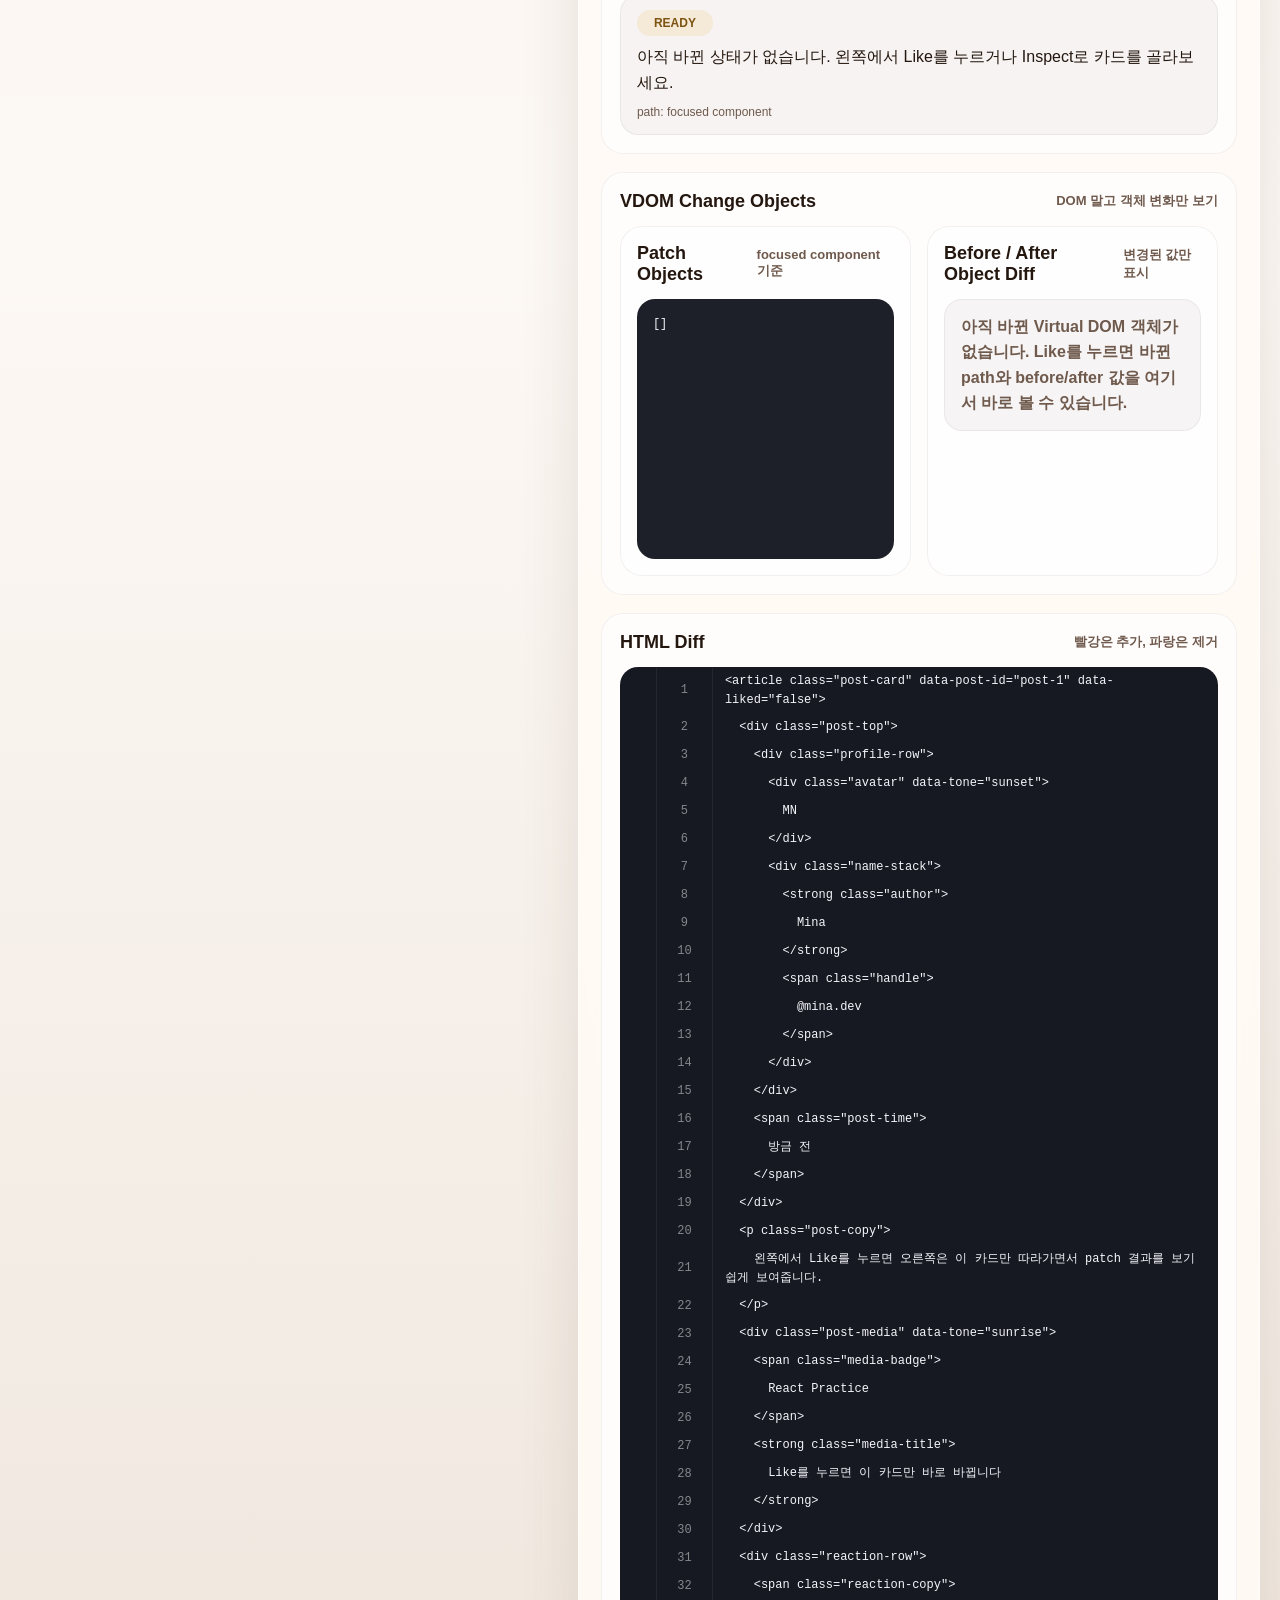
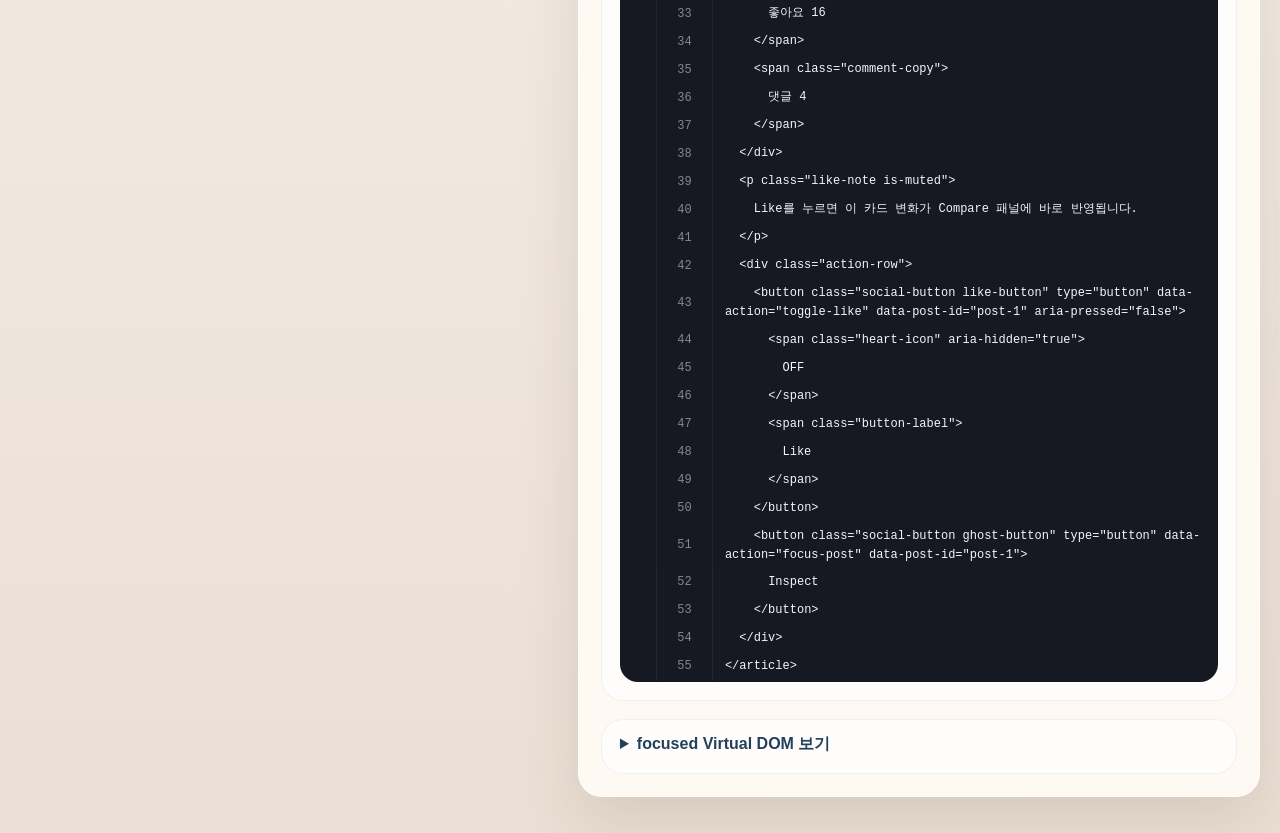
==== commit d2e73898: "feat: add virtual dom object diff view" ====
--- a/index.html
+++ b/index.html
@@ -107,6 +107,30 @@
               <ul id="patch-log" class="patch-log"></ul>
             </section>
 
+            <section class="vdom-change-wrap">
+              <div class="section-title-row">
+                <h3>VDOM Change Objects</h3>
+                <span>DOM 말고 객체 변화만 보기</span>
+              </div>
+              <div class="vdom-change-grid">
+                <article class="compare-card compact-card">
+                  <div class="section-title-row compact-row">
+                    <h3>Patch Objects</h3>
+                    <span>focused component 기준</span>
+                  </div>
+                  <pre id="vdom-change-json" class="code-block compact-block"></pre>
+                </article>
+
+                <article class="compare-card compact-card">
+                  <div class="section-title-row compact-row">
+                    <h3>Before / After Object Diff</h3>
+                    <span>변경된 값만 표시</span>
+                  </div>
+                  <div id="vdom-change-cards" class="object-change-list"></div>
+                </article>
+              </div>
+            </section>
+
             <section class="code-diff-wrap">
               <div class="section-title-row">
                 <h3>HTML Diff</h3>
--- a/style.css
+++ b/style.css
@@ -654,6 +654,7 @@
 .guide-card,
 .focus-card,
 .patch-log-wrap,
+.vdom-change-wrap,
 .code-diff-wrap,
 .compare-card,
 .vdom-details {
@@ -749,6 +750,104 @@
   display: grid;
   grid-template-columns: repeat(2, minmax(0, 1fr));
   gap: 16px;
+}
+
+.vdom-change-grid {
+  display: grid;
+  grid-template-columns: repeat(2, minmax(0, 1fr));
+  gap: 16px;
+}
+
+.compact-card {
+  padding: 16px;
+}
+
+.compact-row {
+  margin-bottom: 12px;
+}
+
+.compact-block {
+  min-height: 220px;
+  max-height: 320px;
+}
+
+.object-change-list {
+  display: grid;
+  gap: 12px;
+}
+
+.object-change-item {
+  padding: 14px;
+  border-radius: 18px;
+  background: rgba(36, 23, 15, 0.04);
+  border: 1px solid rgba(36, 23, 15, 0.06);
+}
+
+.object-change-head {
+  display: flex;
+  align-items: center;
+  justify-content: space-between;
+  gap: 10px;
+  margin-bottom: 10px;
+}
+
+.object-change-title {
+  font-size: 13px;
+  font-weight: 800;
+  color: var(--navy);
+}
+
+.object-pill {
+  display: inline-flex;
+  align-items: center;
+  justify-content: center;
+  padding: 6px 10px;
+  border-radius: 999px;
+  background: var(--gold-soft);
+  color: #7d5412;
+  font-size: 11px;
+  font-weight: 800;
+}
+
+.object-diff-grid {
+  display: grid;
+  grid-template-columns: repeat(2, minmax(0, 1fr));
+  gap: 10px;
+}
+
+.object-diff-side {
+  padding: 10px 12px;
+  border-radius: 14px;
+  background: rgba(255, 255, 255, 0.7);
+  border: 1px solid rgba(36, 23, 15, 0.06);
+}
+
+.object-diff-side strong {
+  display: block;
+  margin-bottom: 8px;
+  font-size: 11px;
+  color: var(--muted);
+  letter-spacing: 0.04em;
+  text-transform: uppercase;
+}
+
+.object-diff-side pre {
+  margin: 0;
+  white-space: pre-wrap;
+  word-break: break-word;
+  font-family: var(--mono);
+  font-size: 11px;
+  line-height: 1.55;
+}
+
+.object-empty {
+  padding: 14px 16px;
+  border-radius: 18px;
+  background: rgba(36, 23, 15, 0.04);
+  border: 1px solid rgba(36, 23, 15, 0.06);
+  color: var(--muted);
+  line-height: 1.6;
+  font-weight: 600;
 }
 
 .section-title-row {
@@ -1027,6 +1126,7 @@
   }
 
   .compare-grid,
+  .vdom-change-grid,
   .vdom-grid {
     grid-template-columns: 1fr;
   }
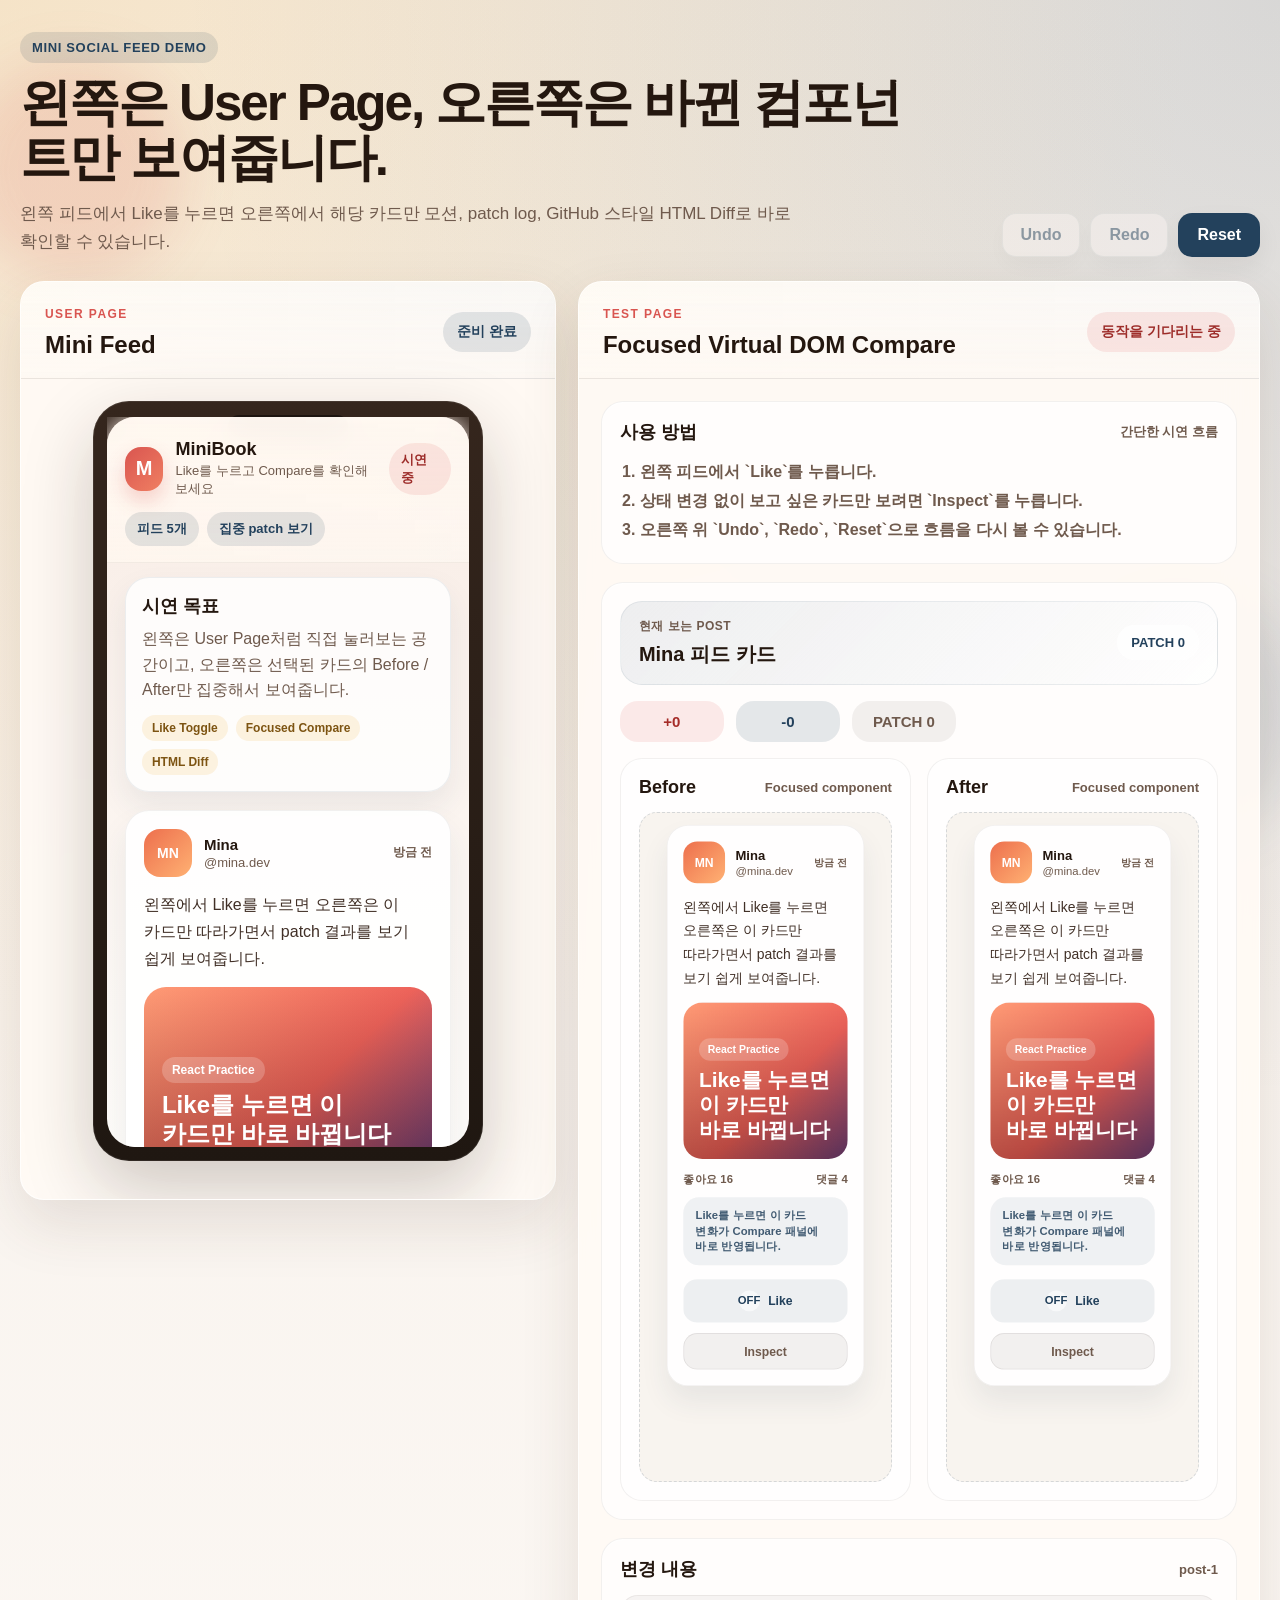
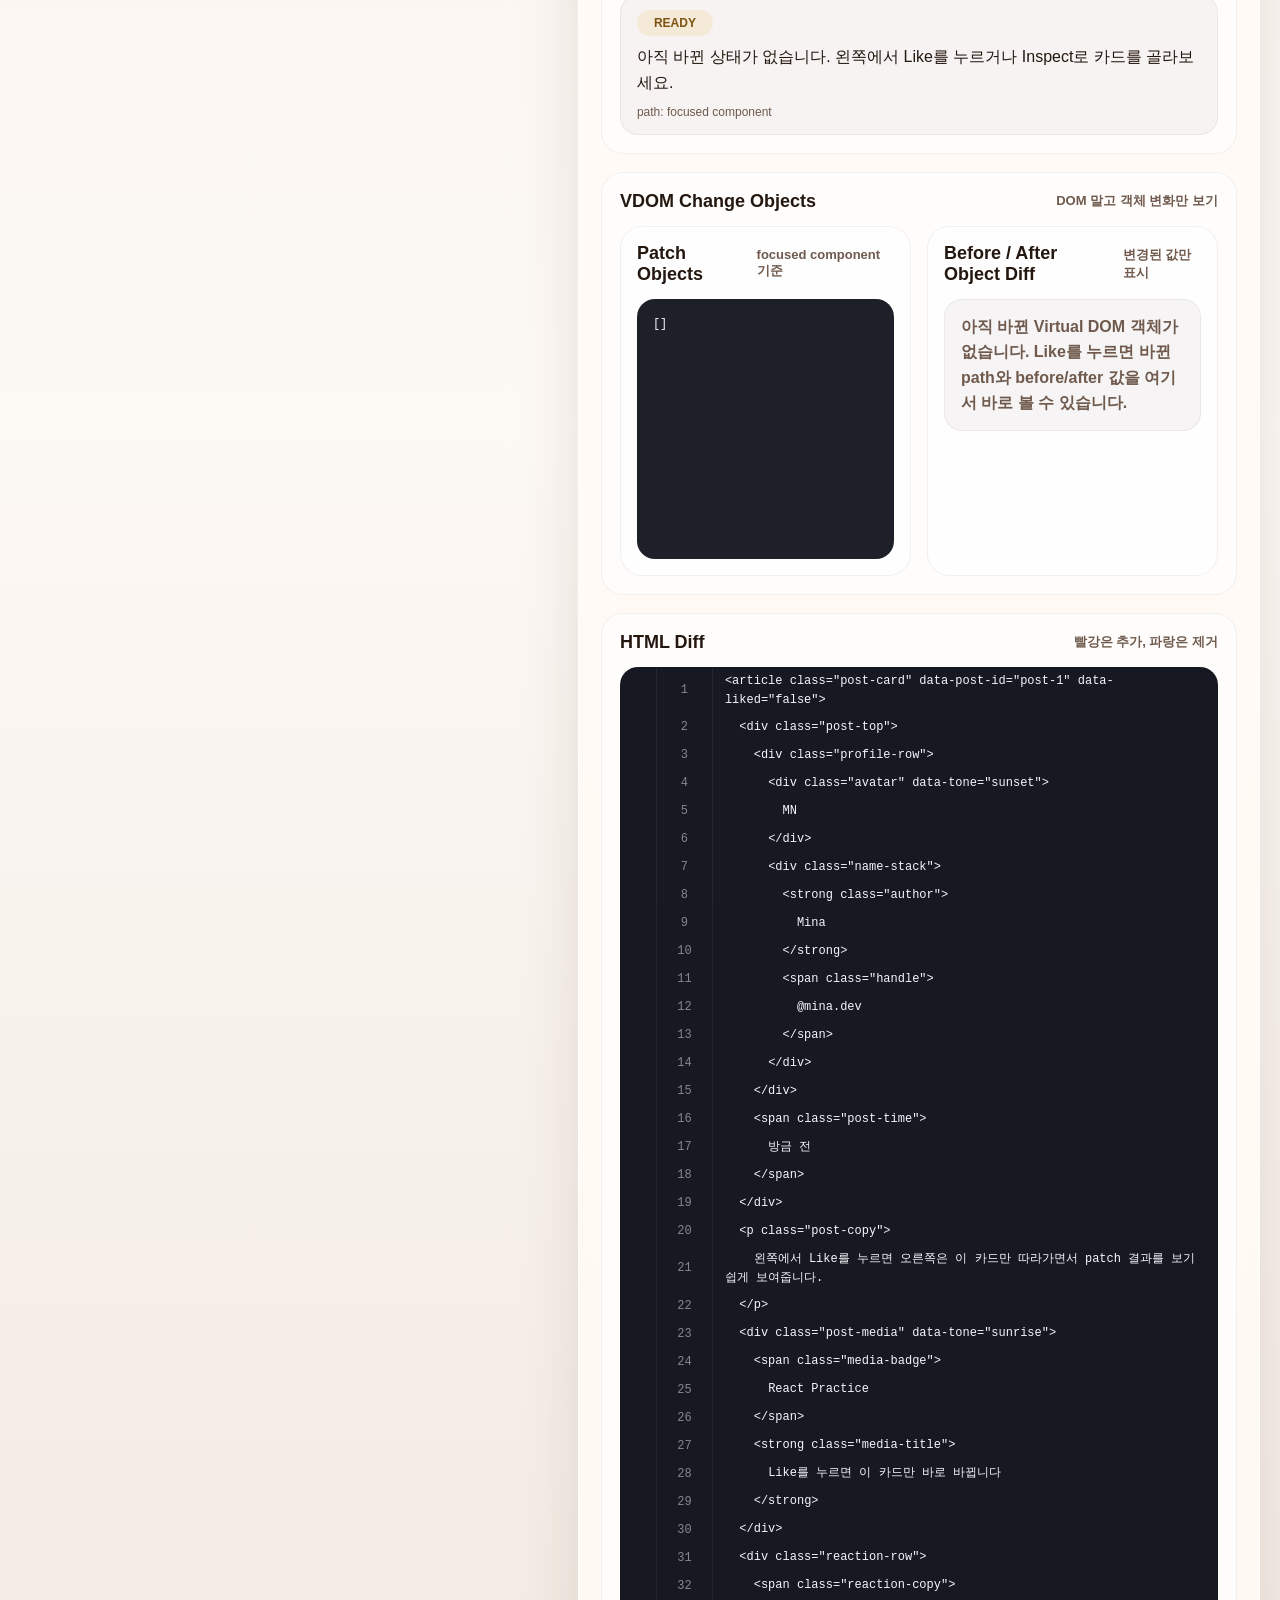
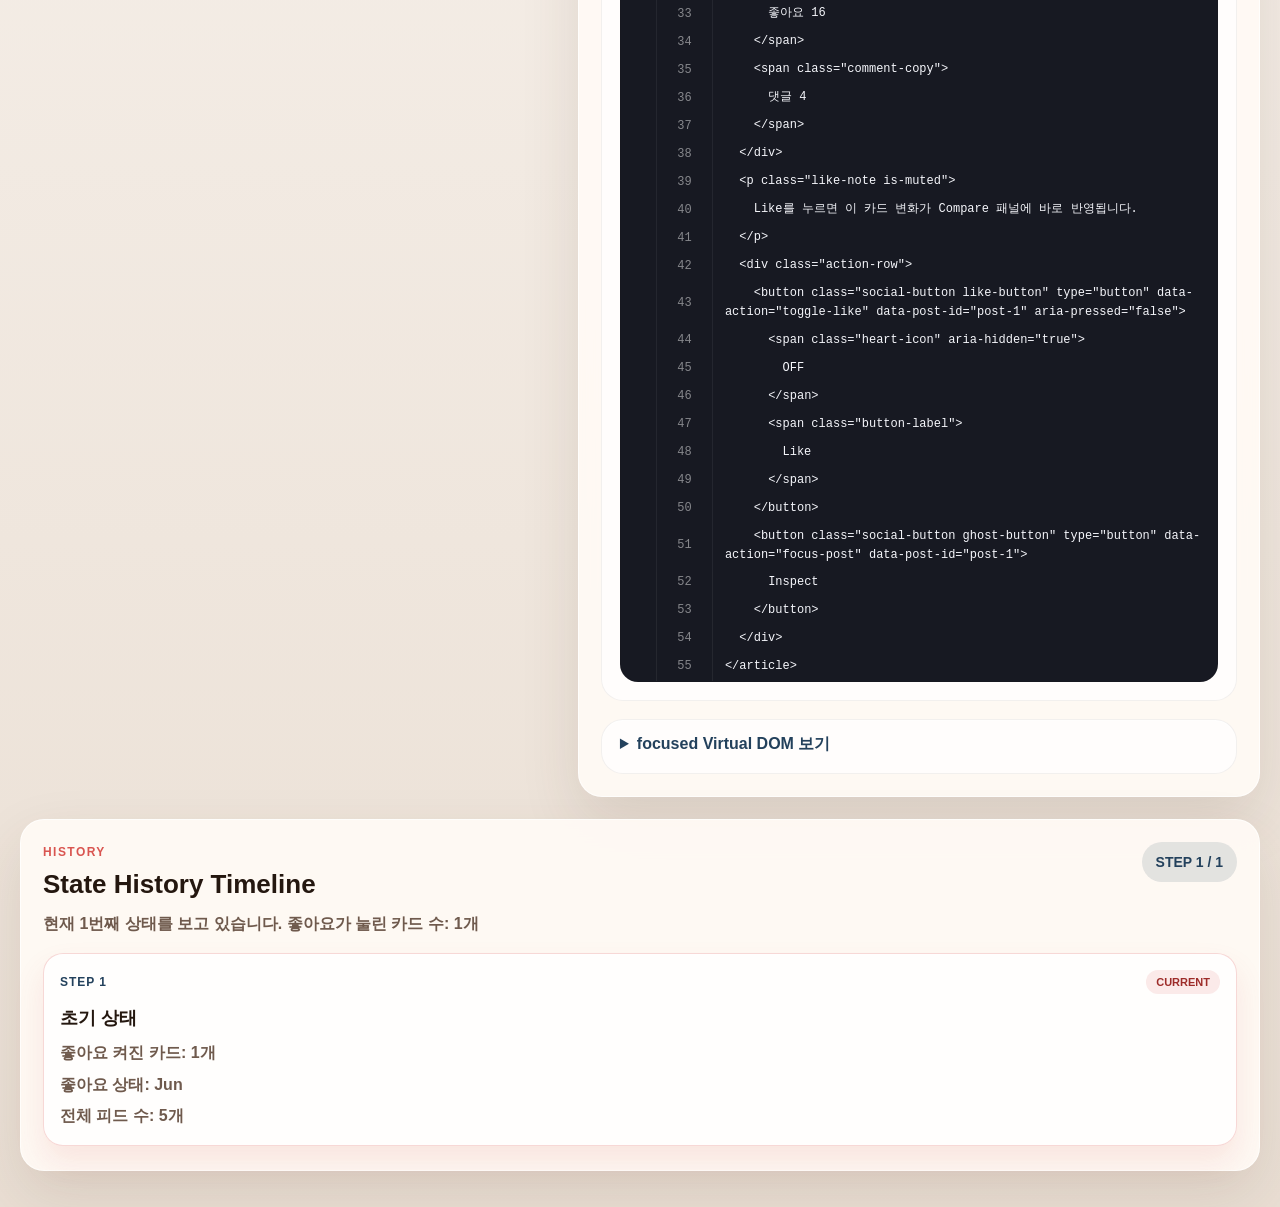
==== commit 773be0b9: "feat: add history timeline inspector" ====
--- a/index.html
+++ b/index.html
@@ -162,6 +162,21 @@
           </div>
         </section>
       </main>
+
+      <section class="history-inspector">
+        <div class="history-head">
+          <div>
+            <span class="panel-kicker">History</span>
+            <h2>State History Timeline</h2>
+            <p id="history-summary" class="history-summary">
+              현재 상태와 저장된 스냅샷 흐름을 여기서 확인할 수 있습니다.
+            </p>
+          </div>
+          <div id="history-position" class="status-pill">STEP 1 / 1</div>
+        </div>
+
+        <div id="history-list" class="history-list"></div>
+      </section>
     </div>
 
     <script defer src="./vdom.js"></script>
--- a/style.css
+++ b/style.css
@@ -163,6 +163,111 @@
   align-items: start;
 }
 
+.history-inspector {
+  margin-top: 22px;
+  padding: 22px;
+  border: 1px solid rgba(255, 255, 255, 0.7);
+  border-radius: var(--radius);
+  background: var(--panel);
+  box-shadow: var(--shadow);
+  backdrop-filter: blur(16px);
+}
+
+.history-head {
+  display: flex;
+  align-items: flex-start;
+  justify-content: space-between;
+  gap: 18px;
+  margin-bottom: 18px;
+}
+
+.history-head h2 {
+  margin: 0 0 10px;
+  font-size: 26px;
+}
+
+.history-summary {
+  margin: 0;
+  color: var(--muted);
+  line-height: 1.7;
+  font-weight: 600;
+}
+
+.history-list {
+  display: grid;
+  grid-template-columns: repeat(auto-fit, minmax(220px, 1fr));
+  gap: 14px;
+}
+
+.history-item {
+  padding: 16px;
+  border-radius: 20px;
+  background: rgba(255, 255, 255, 0.78);
+  border: 1px solid rgba(36, 23, 15, 0.06);
+  box-shadow: inset 0 1px 0 rgba(255, 255, 255, 0.55);
+  transition:
+    transform 0.18s ease,
+    box-shadow 0.18s ease,
+    border-color 0.18s ease;
+}
+
+.history-item.is-active {
+  border-color: rgba(217, 85, 80, 0.22);
+  box-shadow:
+    inset 0 1px 0 rgba(255, 255, 255, 0.55),
+    0 16px 30px rgba(217, 85, 80, 0.12);
+  transform: translateY(-2px);
+}
+
+.history-item-head {
+  display: flex;
+  align-items: center;
+  justify-content: space-between;
+  gap: 10px;
+  margin-bottom: 12px;
+}
+
+.history-step {
+  font-size: 12px;
+  font-weight: 800;
+  letter-spacing: 0.08em;
+  text-transform: uppercase;
+  color: var(--navy);
+}
+
+.history-badge {
+  display: inline-flex;
+  align-items: center;
+  justify-content: center;
+  padding: 6px 10px;
+  border-radius: 999px;
+  background: var(--gold-soft);
+  color: #7d5412;
+  font-size: 11px;
+  font-weight: 800;
+}
+
+.history-item.is-active .history-badge {
+  background: var(--coral-soft);
+  color: #9d2c29;
+}
+
+.history-title {
+  margin: 0 0 10px;
+  font-size: 18px;
+}
+
+.history-meta {
+  margin: 0 0 6px;
+  color: var(--muted);
+  line-height: 1.6;
+  font-weight: 600;
+}
+
+.history-meta:last-child {
+  margin-bottom: 0;
+}
+
 .panel {
   overflow: hidden;
   border: 1px solid rgba(255, 255, 255, 0.7);
@@ -1125,6 +1230,10 @@
     align-items: flex-start;
   }
 
+  .history-head {
+    flex-direction: column;
+  }
+
   .compare-grid,
   .vdom-change-grid,
   .vdom-grid {
